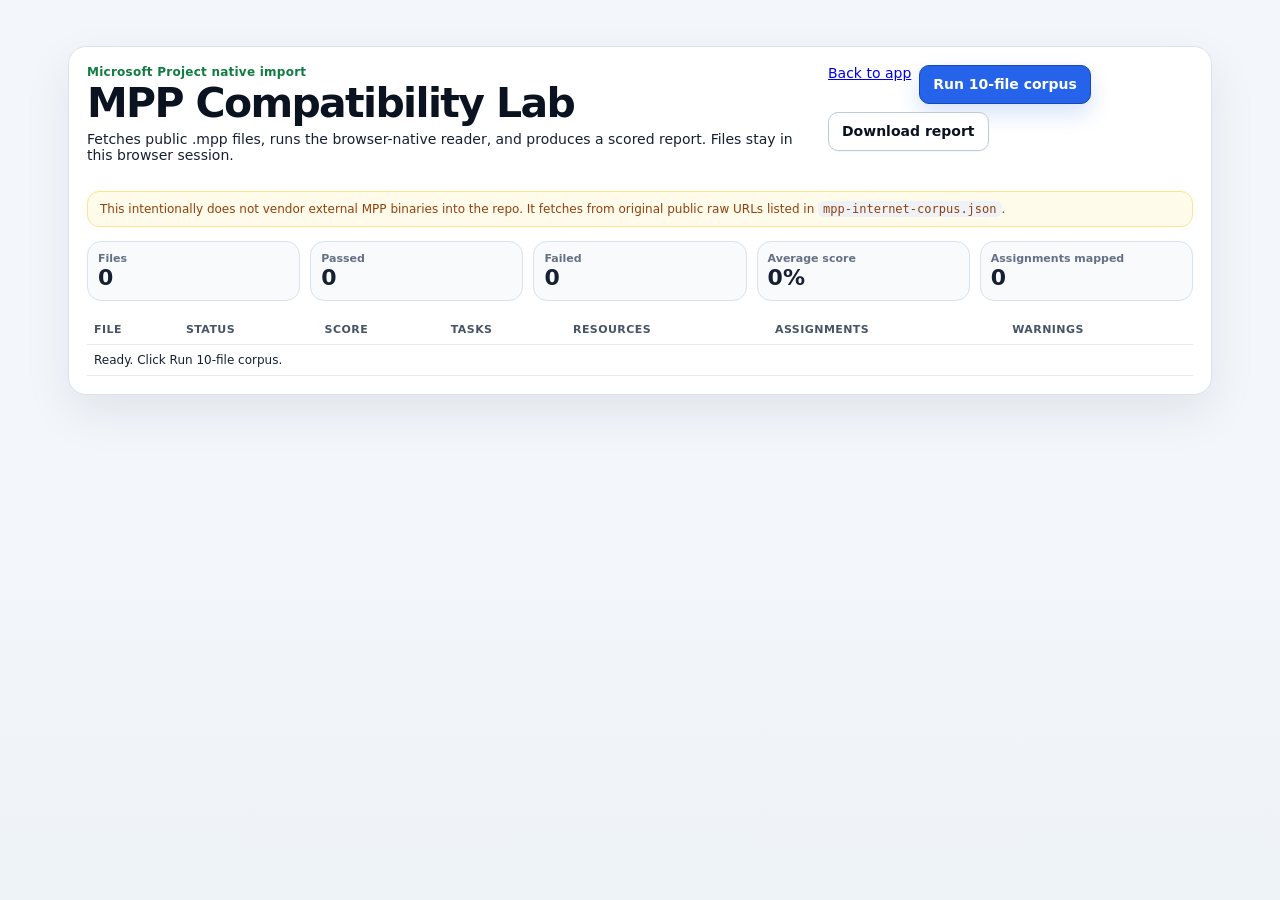
==== mpp-compatibility-lab.html @ 2b2b5f4d "Add MPP compatibility lab page" ====
<!DOCTYPE html>
<html lang="en">
<head>
  <meta charset="utf-8" />
  <meta name="viewport" content="width=device-width, initial-scale=1" />
  <title>MPP Compatibility Lab</title>
  <link rel="stylesheet" href="styles.css" />
  <style>
    body { background: #f3f6fb; }
    .lab-shell { max-width: 1180px; margin: 28px auto; padding: 0 18px 40px; }
    .lab-card { background: #fff; border: 1px solid #d9e2ee; border-radius: 18px; box-shadow: 0 18px 48px rgba(16, 24, 40, .08); padding: 18px; }
    .lab-head { display: flex; justify-content: space-between; gap: 16px; align-items: flex-start; margin-bottom: 14px; }
    .lab-head h1 { margin: 0 0 6px; }
    .lab-actions { display: flex; flex-wrap: wrap; gap: 8px; }
    .lab-summary { display: grid; grid-template-columns: repeat(5, minmax(110px,1fr)); gap: 10px; margin: 14px 0; }
    .lab-stat { border: 1px solid #d9e2ee; border-radius: 14px; padding: 10px; background: #f8fafc; }
    .lab-stat span { display: block; font-size: 11px; color: #667085; font-weight: 800; }
    .lab-stat strong { font-size: 22px; }
    .lab-table { width: 100%; border-collapse: collapse; font-size: 12px; }
    .lab-table th, .lab-table td { border-bottom: 1px solid #e5eaf1; padding: 8px 7px; text-align: left; vertical-align: top; }
    .lab-table th { color: #475467; font-size: 11px; text-transform: uppercase; letter-spacing: .04em; }
    .lab-status-pass { color: #047857; font-weight: 900; }
    .lab-status-fail { color: #b42318; font-weight: 900; }
    .lab-status-run { color: #175cd3; font-weight: 900; }
    .lab-warnings { color: #92400e; max-width: 360px; }
    .lab-note { padding: 10px 12px; border-radius: 12px; border: 1px solid #fde68a; background: #fffbeb; color: #92400e; font-size: 12px; }
    code { background: #eef2f7; border-radius: 6px; padding: 1px 5px; }
  </style>
</head>
<body>
  <main class="lab-shell">
    <section class="lab-card">
      <div class="lab-head">
        <div>
          <p class="eyebrow">Microsoft Project native import</p>
          <h1>MPP Compatibility Lab</h1>
          <p>Fetches public .mpp files, runs the browser-native reader, and produces a scored report. Files stay in this browser session.</p>
        </div>
        <div class="lab-actions">
          <a href="index.html">Back to app</a>
          <button id="runCorpusBtn" class="primary" type="button">Run 10-file corpus</button>
          <button id="downloadReportBtn" type="button" disabled>Download report</button>
        </div>
      </div>
      <p class="lab-note">This intentionally does not vendor external MPP binaries into the repo. It fetches from original public raw URLs listed in <code>mpp-internet-corpus.json</code>.</p>
      <section class="lab-summary" aria-label="Compatibility test summary">
        <article class="lab-stat"><span>Files</span><strong id="labFiles">0</strong></article>
        <article class="lab-stat"><span>Passed</span><strong id="labPassed">0</strong></article>
        <article class="lab-stat"><span>Failed</span><strong id="labFailed">0</strong></article>
        <article class="lab-stat"><span>Average score</span><strong id="labScore">0%</strong></article>
        <article class="lab-stat"><span>Assignments mapped</span><strong id="labAssignments">0</strong></article>
      </section>
      <table class="lab-table">
        <thead><tr><th>File</th><th>Status</th><th>Score</th><th>Tasks</th><th>Resources</th><th>Assignments</th><th>Warnings</th></tr></thead>
        <tbody id="labResults"><tr><td colspan="7">Ready. Click Run 10-file corpus.</td></tr></tbody>
      </table>
    </section>
  </main>
  <script src="mpp-native-reader.js"></script>
  <script src="mpp-native-reader-import-polish.js"></script>
  <script src="mpp-native-reader-resource-names-polish.js"></script>
  <script src="mpp-compatibility-lab.js"></script>
</body>
</html>
---- styles.css ----
:root {
  color-scheme: light;
  --bg: #f5f7fb;
  --bg-soft: #eef3f8;
  --surface: #ffffff;
  --surface-alt: #f8fafc;
  --surface-tint: #f0f6ff;
  --text: #172033;
  --text-strong: #0b1220;
  --muted: #5b6677;
  --muted-2: #748094;
  --line: #d9e2ee;
  --line-strong: #bdcbe0;
  --brand: #2563eb;
  --brand-dark: #1649b7;
  --brand-soft: #e7f0ff;
  --project: #107c41;
  --project-soft: #e8f5ee;
  --cyan: #0ea5e9;
  --good: #12805c;
  --warn: #b45309;
  --bad: #c2410c;
  --bar: #2563eb;
  --bar-2: #0ea5e9;
  --bar-done: #107c41;
  --shadow-sm: 0 1px 2px rgba(15, 23, 42, 0.06), 0 1px 4px rgba(15, 23, 42, 0.05);
  --shadow-md: 0 14px 34px rgba(15, 23, 42, 0.08);
  --radius-lg: 20px;
  --radius-md: 14px;
  --radius-sm: 10px;
}

* { box-sizing: border-box; }

html, body {
  min-height: 100%;
  margin: 0;
  background:
    radial-gradient(circle at top left, rgba(37, 99, 235, 0.12), transparent 34rem),
    radial-gradient(circle at top right, rgba(16, 124, 65, 0.10), transparent 30rem),
    linear-gradient(180deg, #f7faff 0%, var(--bg) 44%, #eef3f8 100%);
  color: var(--text);
  font-family: "Segoe UI", Inter, ui-sans-serif, system-ui, -apple-system, BlinkMacSystemFont, sans-serif;
  font-size: 14px;
}

body { padding: 18px; }

button, input, select { font: inherit; }
button, input, select, .file-button { -webkit-tap-highlight-color: transparent; }

.app-shell {
  max-width: 1680px;
  margin: 0 auto;
}

.topbar {
  display: grid;
  grid-template-columns: minmax(320px, 1fr) minmax(360px, 520px);
  align-items: center;
  gap: 18px;
  margin-bottom: 14px;
}

.brand-lockup {
  display: flex;
  align-items: center;
  gap: 14px;
  min-width: 0;
}

.brand-mark {
  display: grid;
  place-items: center;
  width: 46px;
  height: 46px;
  border-radius: 12px;
  color: #fff;
  background: linear-gradient(135deg, var(--project), #19a463);
  box-shadow: 0 12px 24px rgba(16, 124, 65, 0.20);
  font-size: 24px;
  font-weight: 800;
}

.eyebrow,
h1,
h2,
p { margin-top: 0; }

.eyebrow {
  margin: 0 0 3px;
  color: var(--project);
  font-size: 12px;
  font-weight: 700;
  letter-spacing: 0.02em;
}

h1 {
  margin: 0;
  color: var(--text-strong);
  font-size: clamp(28px, 3.2vw, 42px);
  line-height: 1.05;
  letter-spacing: -0.04em;
}

.project-fields {
  display: grid;
  grid-template-columns: 1.2fr 0.8fr;
  gap: 10px;
  align-items: end;
}

label {
  display: grid;
  gap: 6px;
  color: var(--muted);
  font-size: 12px;
  font-weight: 650;
}

input, select {
  width: 100%;
  min-height: 42px;
  color: var(--text-strong);
  background: var(--surface);
  border: 1px solid var(--line-strong);
  border-radius: var(--radius-sm);
  padding: 9px 11px;
  box-shadow: inset 0 1px 0 rgba(255,255,255,0.70);
  transition: border-color 0.16s ease, box-shadow 0.16s ease, background 0.16s ease;
}

input:hover, select:hover {
  border-color: #93b4ea;
}

input:focus, select:focus, button:focus-visible, .file-button:focus-within {
  outline: 3px solid rgba(37, 99, 235, 0.18);
  border-color: var(--brand);
  box-shadow: 0 0 0 1px rgba(37, 99, 235, 0.18);
}

.hero-board {
  display: grid;
  grid-template-columns: minmax(0, 1fr) minmax(280px, 360px);
  gap: 16px;
  align-items: stretch;
  margin-bottom: 14px;
}

.hero-copy,
.readiness-card,
.summary-card,
.command-bar,
.work-card,
.validation-card {
  background: rgba(255, 255, 255, 0.86);
  border: 1px solid rgba(189, 203, 224, 0.78);
  box-shadow: var(--shadow-sm);
  backdrop-filter: blur(16px);
}

.hero-copy {
  border-radius: var(--radius-lg);
  padding: 22px;
}

.hero-copy h2 {
  margin: 12px 0 8px;
  max-width: 920px;
  color: var(--text-strong);
  font-size: clamp(24px, 2.8vw, 40px);
  line-height: 1.06;
  letter-spacing: -0.045em;
}

.hero-copy p {
  max-width: 820px;
  margin: 0;
  color: var(--muted);
  font-size: 15px;
  line-height: 1.55;
}

.compat-chip,
.card-badge {
  display: inline-flex;
  align-items: center;
  gap: 7px;
  color: var(--good);
  background: var(--project-soft);
  border: 1px solid rgba(16, 124, 65, 0.18);
  border-radius: 999px;
  padding: 6px 9px;
  font-size: 12px;
  font-weight: 700;
}

.compat-chip span {
  width: 8px;
  height: 8px;
  border-radius: 999px;
  background: var(--good);
  box-shadow: 0 0 0 4px rgba(16, 124, 65, 0.13);
}

.readiness-card {
  display: grid;
  align-content: center;
  border-radius: var(--radius-lg);
  padding: 22px;
}

.readiness-label,
.summary-label,
.group-label {
  color: var(--muted);
  font-size: 12px;
  font-weight: 700;
}

.readiness-card strong {
  display: block;
  margin: 6px 0 8px;
  color: var(--project);
  font-size: 38px;
  line-height: 1;
  letter-spacing: -0.04em;
}

.readiness-card p {
  margin: 0;
  color: var(--muted);
  line-height: 1.45;
}

.summary-grid {
  display: grid;
  grid-template-columns: repeat(4, minmax(0, 1fr));
  gap: 12px;
  margin-bottom: 14px;
}

.summary-card {
  position: relative;
  overflow: hidden;
  display: block;
  min-height: 108px;
  padding: 16px;
  border-radius: var(--radius-md);
}

.summary-card::after {
  content: "";
  position: absolute;
  right: -34px;
  bottom: -46px;
  width: 120px;
  height: 120px;
  border-radius: 999px;
  background: rgba(37, 99, 235, 0.08);
}

.summary-card strong {
  position: relative;
  z-index: 1;
  display: block;
  margin: 8px 0 4px;
  color: var(--text-strong);
  font-size: clamp(28px, 3vw, 38px);
  line-height: 1;
  letter-spacing: -0.04em;
}

.summary-card small {
  position: relative;
  z-index: 1;
  display: block;
  color: var(--muted);
  font-size: 12px;
  line-height: 1.35;
}

.status-summary {
  background: linear-gradient(135deg, #ffffff, var(--project-soft));
  border-color: rgba(16, 124, 65, 0.22);
}

.status-summary strong { color: var(--project); }

.command-bar {
  display: flex;
  align-items: center;
  gap: 14px;
  flex-wrap: wrap;
  padding: 12px;
  border-radius: var(--radius-lg);
  margin-bottom: 12px;
}

.command-group {
  display: flex;
  align-items: center;
  gap: 8px;
  flex-wrap: wrap;
}

.command-group.push-right { margin-left: auto; }

.group-label {
  padding: 0 4px;
  color: #4e5c70;
}

button, .file-button {
  border: 1px solid var(--line-strong);
  background: var(--surface);
  color: var(--text-strong);
  border-radius: var(--radius-sm);
  padding: 9px 13px;
  cursor: pointer;
  font-weight: 700;
  line-height: 1.35;
  box-shadow: 0 1px 1px rgba(15, 23, 42, 0.04);
  transition: transform 0.12s ease, border-color 0.12s ease, background 0.12s ease, box-shadow 0.12s ease;
}

button:hover, .file-button:hover {
  transform: translateY(-1px);
  border-color: #8db2ec;
  background: #f8fbff;
  box-shadow: 0 8px 18px rgba(15, 23, 42, 0.08);
}

button:active, .file-button:active { transform: translateY(0); }

button.primary {
  background: var(--brand);
  color: #ffffff;
  border-color: var(--brand-dark);
  box-shadow: 0 10px 22px rgba(37, 99, 235, 0.18);
}

button.primary:hover { background: var(--brand-dark); }

button.success {
  background: var(--project);
  color: #ffffff;
  border-color: #0d6334;
  box-shadow: 0 10px 22px rgba(16, 124, 65, 0.16);
}

button.success:hover { background: #0d6334; }

.file-button {
  position: relative;
  overflow: hidden;
  display: inline-flex;
  align-items: center;
  color: var(--text-strong);
  font-size: 14px;
}

.file-button input {
  position: absolute;
  inset: 0;
  opacity: 0;
  cursor: pointer;
}

.validation-panel {
  min-height: 50px;
  margin-bottom: 14px;
}

.validation-card {
  display: flex;
  align-items: flex-start;
  gap: 12px;
  border-radius: var(--radius-md);
  padding: 12px 14px;
}

.validation-card::before {
  content: "✓";
  display: grid;
  place-items: center;
  flex: 0 0 26px;
  width: 26px;
  height: 26px;
  border-radius: 999px;
  color: #ffffff;
  background: var(--project);
  font-weight: 800;
}

.validation-card.warn {
  border-color: rgba(180, 83, 9, 0.28);
  background: #fffaf0;
}

.validation-card.warn::before {
  content: "!";
  background: var(--warn);
}

.validation-card.bad::before {
  content: "×";
  background: var(--bad);
}

.validation-card p { margin: 0; color: var(--muted); line-height: 1.45; }
.validation-card strong { color: var(--text-strong); }
.validation-card ul { margin: 7px 0 0 18px; padding: 0; color: var(--muted); }
.validation-card li + li { margin-top: 4px; }

.workspace {
  display: grid;
  grid-template-columns: minmax(760px, 1.08fr) minmax(500px, 0.92fr);
  gap: 16px;
  align-items: start;
}

.work-card {
  min-width: 0;
  border-radius: var(--radius-lg);
  overflow: hidden;
  box-shadow: var(--shadow-md);
}

.card-header {
  display: flex;
  align-items: center;
  justify-content: space-between;
  gap: 12px;
  padding: 16px 18px;
  background: linear-gradient(180deg, #ffffff, #fbfdff);
  border-bottom: 1px solid var(--line);
}

.card-header h2 {
  margin: 0 0 4px;
  color: var(--text-strong);
  font-size: 20px;
  line-height: 1.2;
  letter-spacing: -0.02em;
}

.card-header p {
  margin: 0;
  color: var(--muted);
  font-size: 13px;
}

.card-badge {
  color: var(--brand-dark);
  background: var(--brand-soft);
  border-color: rgba(37, 99, 235, 0.17);
  white-space: nowrap;
}

.table-wrap,
.gantt-wrap {
  overflow: auto;
  scrollbar-color: rgba(105, 124, 150, 0.52) transparent;
  scrollbar-width: thin;
  background: var(--surface);
}

.table-wrap::-webkit-scrollbar,
.gantt-wrap::-webkit-scrollbar { height: 11px; width: 11px; }
.table-wrap::-webkit-scrollbar-track,
.gantt-wrap::-webkit-scrollbar-track { background: #eef3f8; }
.table-wrap::-webkit-scrollbar-thumb,
.gantt-wrap::-webkit-scrollbar-thumb {
  background: #9aacc4;
  border-radius: 999px;
  border: 3px solid #eef3f8;
}

.task-table {
  border-collapse: separate;
  border-spacing: 0;
  width: 100%;
  min-width: 1040px;
}

.task-table th,
.task-table td {
  border-bottom: 1px solid var(--line);
  padding: 9px 9px;
  text-align: left;
  vertical-align: middle;
}

.task-table th {
  position: sticky;
  top: 0;
  z-index: 5;
  background: #f7f9fc;
  color: #58677a;
  font-size: 12px;
  font-weight: 700;
  white-space: nowrap;
}

.task-table tbody tr { background: #ffffff; }
.task-table tbody tr:nth-child(even) { background: #fbfdff; }
.task-table tbody tr:hover { background: #f0f6ff; }
.task-table tbody tr.is-complete { background: #f3fbf7; }

.task-table td:first-child,
.task-table td:nth-child(2),
.task-table td:nth-child(6),
.task-table td:nth-child(9) {
  color: var(--muted);
  white-space: nowrap;
}

.id-pill,
.duration-pill {
  display: inline-flex;
  align-items: center;
  justify-content: center;
  min-width: 30px;
  height: 28px;
  border-radius: 999px;
  background: #eef4ff;
  color: var(--brand-dark);
  font-weight: 750;
  font-size: 12px;
}

.duration-pill {
  min-width: 44px;
  color: #44546a;
  background: #eef2f7;
}

.task-name-cell { padding-left: var(--indent, 0px); }

.task-table input,
.task-table select {
  width: 100%;
  min-height: 38px;
  padding: 8px 9px;
  border-radius: 9px;
  background: #ffffff;
}

.task-table input[type="number"] { width: 80px; }
.task-table input.name-input { min-width: 260px; font-weight: 650; }

.percent-cell {
  display: grid;
  gap: 6px;
  width: 86px;
}

.percent-cell input { width: 86px; }

.percent-track {
  position: relative;
  overflow: hidden;
  height: 5px;
  width: 86px;
  border-radius: 999px;
  background: #d9e2ee;
}

.percent-track span {
  position: absolute;
  inset: 0 auto 0 0;
  width: var(--pct, 0%);
  border-radius: inherit;
  background: linear-gradient(90deg, var(--project), #22c55e);
}

.task-table .delete-btn {
  width: 34px;
  height: 34px;
  padding: 0;
  border-radius: 999px;
  color: var(--bad);
  background: #fff7ed;
  border-color: #fed7aa;
  font-size: 18px;
  line-height: 1;
}

.task-table .delete-btn:hover {
  background: #ffedd5;
  border-color: #fdba74;
}

.gantt-wrap { min-height: 520px; }

.timeline {
  position: sticky;
  top: 0;
  z-index: 7;
  display: grid;
  min-width: 780px;
  border-bottom: 1px solid var(--line);
  background: #f7f9fc;
}

.timeline-cell {
  display: grid;
  place-items: center;
  gap: 2px;
  min-height: 48px;
  padding: 8px 6px;
  border-right: 1px solid var(--line);
  color: var(--muted);
  font-size: 11px;
  text-align: center;
  white-space: nowrap;
}

.timeline-cell strong {
  color: #344054;
  font-size: 12px;
}

.timeline-cell span {
  color: #697789;
  font-size: 10px;
  font-weight: 700;
}

.timeline-cell.is-weekend { background: #f1f5f9; }
.timeline-cell.is-today {
  background: #e0f2fe;
  box-shadow: inset 0 -2px 0 var(--cyan);
}

.timeline-cell.is-task-heading {
  position: sticky;
  left: 0;
  z-index: 9;
  align-content: center;
  justify-items: start;
  padding-left: 14px;
  background: #f7f9fc;
  border-right: 1px solid var(--line-strong);
  font-weight: 750;
}

.gantt {
  position: relative;
  min-width: 780px;
  background: #ffffff;
}

.gantt-row {
  position: relative;
  display: grid;
  align-items: center;
  min-height: 56px;
  border-bottom: 1px solid var(--line);
  background-image: linear-gradient(to right, rgba(148, 163, 184, 0.22) 1px, transparent 1px);
}

.gantt-row:hover { background-color: #f7fbff; }

.gantt-label {
  position: sticky;
  left: 0;
  z-index: 4;
  width: 190px;
  height: 100%;
  display: grid;
  align-content: center;
  gap: 2px;
  padding: 0 13px;
  background: #ffffff;
  color: var(--text);
  border-right: 1px solid var(--line-strong);
  overflow: hidden;
}

.gantt-label strong {
  overflow: hidden;
  text-overflow: ellipsis;
  white-space: nowrap;
  font-size: 12px;
}

.gantt-label span {
  color: #697789;
  font-size: 10px;
  font-weight: 700;
  letter-spacing: 0.01em;
}

.gantt-bar {
  position: absolute;
  height: 28px;
  top: 14px;
  border-radius: 999px;
  background: linear-gradient(90deg, var(--bar), var(--bar-2));
  box-shadow: 0 10px 20px rgba(37, 99, 235, 0.16), 0 0 0 1px rgba(255,255,255,0.40) inset;
  overflow: hidden;
}

.gantt-bar::before {
  content: "";
  position: absolute;
  inset: 0 auto 0 0;
  width: var(--done, 0%);
  background: linear-gradient(90deg, rgba(16, 124, 65, 0.94), rgba(34, 197, 94, 0.92));
}

.gantt-bar.is-complete { background: linear-gradient(90deg, #107c41, #22c55e); }

.gantt-bar span {
  position: relative;
  display: block;
  padding: 5px 11px;
  color: #ffffff;
  font-size: 12px;
  font-weight: 800;
  text-shadow: 0 1px 2px rgba(0, 0, 0, 0.36);
  white-space: nowrap;
  overflow: hidden;
  text-overflow: ellipsis;
}

.empty-state {
  display: grid;
  place-items: center;
  min-height: 260px;
  color: var(--muted);
  text-align: center;
  padding: 40px;
}

.empty-state strong {
  display: block;
  color: var(--text-strong);
  font-size: 18px;
  margin-bottom: 6px;
}

.app-footer {
  display: flex;
  justify-content: space-between;
  gap: 12px;
  color: var(--muted);
  font-size: 12px;
  padding: 16px 2px 0;
}

@media (max-width: 1280px) {
  .workspace { grid-template-columns: 1fr; }
  .gantt-wrap { min-height: 420px; }
}

@media (max-width: 980px) {
  body { padding: 14px; }
  .topbar, .hero-board { grid-template-columns: 1fr; }
  .summary-grid { grid-template-columns: repeat(2, minmax(0, 1fr)); }
  .command-group.push-right { margin-left: 0; }
}

@media (max-width: 640px) {
  body { padding: 10px; }
  .brand-lockup { align-items: flex-start; }
  .brand-mark { width: 40px; height: 40px; font-size: 21px; }
  .project-fields { grid-template-columns: 1fr; }
  .summary-grid { grid-template-columns: 1fr; }
  .command-bar { align-items: stretch; }
  .command-group { width: 100%; }
  .group-label { width: 100%; }
  button, .file-button { flex: 1 1 auto; justify-content: center; }
  .card-header { align-items: flex-start; flex-direction: column; }
  .app-footer { flex-direction: column; }
}

.compat-chip.has-issues {
  color: var(--warn);
  background: #fff7ed;
  border-color: rgba(180, 83, 9, 0.24);
}

.compat-chip.has-issues span {
  background: var(--warn);
  box-shadow: 0 0 0 4px rgba(180, 83, 9, 0.14);
}

.readiness-card.has-issues {
  border-color: rgba(180, 83, 9, 0.28);
  background: #fffbeb;
}

.readiness-card.has-issues strong {
  color: var(--warn);
}

/* Chris edition and interactive planning controls */
.brand-photo {
  position: relative;
  flex: 0 0 auto;
  width: 68px;
  height: 68px;
  border-radius: 20px;
  padding: 3px;
  background: linear-gradient(135deg, #107c41, #2563eb 52%, #f59e0b);
  box-shadow: 0 18px 34px rgba(15, 23, 42, 0.18);
}

.brand-photo::after {
  content: "$";
  position: absolute;
  right: -6px;
  bottom: -6px;
  display: grid;
  place-items: center;
  width: 27px;
  height: 27px;
  border-radius: 999px;
  color: #ffffff;
  background: #107c41;
  border: 3px solid #ffffff;
  font-weight: 900;
  box-shadow: 0 6px 14px rgba(16, 124, 65, 0.28);
}

.brand-photo img {
  display: block;
  width: 100%;
  height: 100%;
  object-fit: cover;
  border-radius: 17px;
  background: #e5eef8;
}

.hero-copy {
  background:
    radial-gradient(circle at 94% 18%, rgba(245, 158, 11, 0.14), transparent 13rem),
    linear-gradient(135deg, rgba(255, 255, 255, 0.96), rgba(239, 246, 255, 0.90));
}

.hero-copy h2 {
  max-width: 980px;
}

.layout-tools {
  flex: 1 1 520px;
  padding: 5px 8px;
  border: 1px solid rgba(189, 203, 224, 0.68);
  border-radius: 14px;
  background: rgba(248, 250, 252, 0.78);
}

.range-control {
  display: grid;
  grid-template-columns: auto auto;
  align-items: center;
  column-gap: 8px;
  row-gap: 3px;
  min-width: 132px;
  color: var(--muted);
  font-size: 11px;
  font-weight: 750;
}

.range-control strong {
  color: var(--text-strong);
  font-size: 11px;
  font-variant-numeric: tabular-nums;
  justify-self: end;
}

.range-control input[type="range"] {
  grid-column: 1 / -1;
  min-height: 22px;
  height: 22px;
  padding: 0;
  border: 0;
  box-shadow: none;
  background: transparent;
  accent-color: var(--brand);
}

.gantt-card .card-badge {
  color: #0d6334;
  background: #e8f5ee;
  border-color: rgba(16, 124, 65, 0.18);
}

.gantt-row {
  min-height: var(--row-height, 56px);
  transition: background-color 0.12s ease;
}

.gantt-label {
  width: 210px;
}

.timeline-cell.is-task-heading {
  min-width: 210px;
}

.gantt-bar {
  height: var(--bar-height, 28px);
  top: var(--bar-top, 14px);
  cursor: grab;
  user-select: none;
  touch-action: none;
  border: 1px solid rgba(255, 255, 255, 0.46);
}

.gantt-bar:hover {
  box-shadow: 0 13px 24px rgba(37, 99, 235, 0.22), 0 0 0 1px rgba(255,255,255,0.58) inset;
}

.gantt-bar.is-dragging,
.is-gantt-dragging .gantt-bar:hover {
  cursor: grabbing;
}

.gantt-bar span {
  padding-left: 18px;
  padding-right: 18px;
  pointer-events: none;
}

.resize-handle {
  position: absolute;
  top: 4px;
  bottom: 4px;
  width: 12px;
  z-index: 3;
  border-radius: 999px;
  background: rgba(255, 255, 255, 0.26);
  opacity: 0;
  transition: opacity 0.12s ease, background 0.12s ease;
}

.gantt-bar:hover .resize-handle,
.gantt-bar.is-dragging .resize-handle {
  opacity: 1;
}

.resize-handle::before {
  content: "";
  position: absolute;
  top: 50%;
  left: 50%;
  width: 2px;
  height: 13px;
  border-radius: 999px;
  background: rgba(255, 255, 255, 0.85);
  transform: translate(-50%, -50%);
}

.resize-left {
  left: 4px;
  cursor: ew-resize;
}

.resize-right {
  right: 4px;
  cursor: ew-resize;
}

.resize-handle:hover {
  background: rgba(255, 255, 255, 0.42);
}

.is-gantt-dragging {
  cursor: grabbing;
}

@media (max-width: 1280px) {
  .layout-tools { flex-basis: 100%; }
}

@media (max-width: 760px) {
  .brand-photo { width: 58px; height: 58px; border-radius: 18px; }
  .brand-photo img { border-radius: 15px; }
  .range-control { min-width: 100%; }
}

.gantt-bar .link-hint {
  position: absolute;
  right: 8px;
  top: 50%;
  z-index: 4;
  transform: translateY(-50%);
  display: none;
  padding: 3px 7px;
  border-radius: 999px;
  background: rgba(11, 18, 32, 0.72);
  color: #fff;
  font-size: 10px;
  font-style: normal;
  font-weight: 800;
  letter-spacing: 0.01em;
  pointer-events: none;
  white-space: nowrap;
}

.gantt-bar.is-link-target {
  outline: 3px solid rgba(16, 124, 65, 0.36);
  outline-offset: 4px;
  box-shadow: 0 16px 34px rgba(16, 124, 65, 0.22), 0 0 0 1px rgba(255,255,255,0.70) inset;
}

.gantt-bar.is-link-target .link-hint {
  display: inline-flex;
}

.is-link-hovering .gantt-wrap {
  cursor: copy;
}

/* Dependency picker modal */
body.is-modal-open {
  overflow: hidden;
}

.dependency-modal[hidden] {
  display: none;
}

.dependency-modal {
  position: fixed;
  inset: 0;
  z-index: 1000;
  display: grid;
  place-items: center;
  padding: 24px;
}

.dependency-backdrop {
  position: absolute;
  inset: 0;
  background:
    radial-gradient(circle at 50% 30%, rgba(37, 99, 235, 0.20), transparent 34%),
    rgba(2, 6, 23, 0.72);
  backdrop-filter: blur(10px);
}

.dependency-dialog {
  position: relative;
  z-index: 1;
  width: min(760px, 100%);
  border: 1px solid rgba(148, 163, 184, 0.26);
  border-radius: 26px;
  padding: 28px;
  background:
    linear-gradient(180deg, rgba(30, 41, 59, 0.98), rgba(15, 23, 42, 0.98)),
    var(--surface, #0f172a);
  box-shadow: 0 32px 96px rgba(0, 0, 0, 0.46), 0 0 0 1px rgba(255, 255, 255, 0.04) inset;
  animation: dependencyPop 0.16s ease-out;
}

@keyframes dependencyPop {
  from {
    opacity: 0;
    transform: translateY(10px) scale(0.98);
  }
  to {
    opacity: 1;
    transform: translateY(0) scale(1);
  }
}

.dependency-close {
  position: absolute;
  top: 16px;
  right: 16px;
  width: 38px;
  height: 38px;
  display: inline-grid;
  place-items: center;
  border-radius: 999px;
  padding: 0;
  font-size: 24px;
  line-height: 1;
  color: var(--muted, #94a3b8);
  background: rgba(15, 23, 42, 0.72);
}

.dependency-dialog .eyebrow {
  margin-bottom: 8px;
}

.dependency-dialog h2 {
  margin: 0;
  font-size: clamp(26px, 4vw, 36px);
  line-height: 1.05;
}

.dependency-copy {
  margin: 12px 48px 22px 0;
  color: var(--muted, #94a3b8);
  font-size: 15px;
  line-height: 1.6;
}

.dependency-options {
  display: grid;
  grid-template-columns: repeat(2, minmax(0, 1fr));
  gap: 12px;
}

.dependency-options button {
  min-height: 126px;
  display: grid;
  align-content: start;
  gap: 6px;
  padding: 18px;
  text-align: left;
  border-radius: 18px;
  border: 1px solid rgba(148, 163, 184, 0.24);
  background:
    linear-gradient(180deg, rgba(15, 23, 42, 0.66), rgba(15, 23, 42, 0.36)),
    rgba(30, 41, 59, 0.78);
}

.dependency-options button:hover,
.dependency-options button:focus-visible {
  transform: translateY(-2px);
  border-color: rgba(74, 222, 128, 0.72);
  box-shadow: 0 18px 42px rgba(0, 0, 0, 0.28), 0 0 0 4px rgba(74, 222, 128, 0.10);
}

.dependency-options strong {
  width: fit-content;
  padding: 4px 9px;
  border-radius: 999px;
  color: #052e16;
  background: linear-gradient(135deg, #86efac, #22c55e);
  font-size: 13px;
  letter-spacing: 0.08em;
}

.dependency-options span {
  color: var(--text, #e5e7eb);
  font-size: 18px;
  font-weight: 800;
}

.dependency-options small {
  color: var(--muted, #94a3b8);
  line-height: 1.45;
}

.dependency-tip {
  margin: 18px 0 0;
  padding: 12px 14px;
  border-radius: 16px;
  color: var(--muted, #94a3b8);
  background: rgba(15, 23, 42, 0.58);
  border: 1px solid rgba(148, 163, 184, 0.16);
}

@media (max-width: 700px) {
  .dependency-modal {
    align-items: end;
    padding: 12px;
  }

  .dependency-dialog {
    padding: 22px;
    border-radius: 22px;
  }

  .dependency-options {
    grid-template-columns: 1fr;
  }
}

/* Unified MS Project-style task rows -------------------------------------------------- */
.unified-workspace {
  display: block;
}

.unified-card {
  overflow: hidden;
}

.planner-shell {
  border-top: 1px solid var(--line);
  background: linear-gradient(180deg, #ffffff, #f8fafc);
}

.planner-scroll {
  max-height: min(72vh, 860px);
  overflow: auto;
  background: #ffffff;
  scrollbar-color: #a9bdd8 #edf3fa;
  scrollbar-width: thin;
}

.planner-scroll::-webkit-scrollbar {
  width: 12px;
  height: 12px;
}

.planner-scroll::-webkit-scrollbar-track {
  background: #edf3fa;
}

.planner-scroll::-webkit-scrollbar-thumb {
  background: #a9bdd8;
  border: 3px solid #edf3fa;
  border-radius: 999px;
}

.planner-timeline {
  position: sticky;
  top: 0;
  z-index: 20;
  display: flex;
  align-items: stretch;
  min-height: 58px;
  background: #f4f8fd;
  border-bottom: 1px solid var(--line-strong);
  box-shadow: 0 1px 0 rgba(255, 255, 255, 0.9), 0 8px 18px rgba(15, 23, 42, 0.05);
}

.planner-fields-heading,
.planner-fields {
  flex: 0 0 auto;
  display: grid;
  grid-template-columns: 48px 64px minmax(230px, 1fr) 128px 128px 58px 86px 126px 126px 62px 44px;
}

.planner-fields-heading {
  position: sticky;
  left: 0;
  z-index: 25;
  color: var(--muted);
  background: linear-gradient(180deg, #f7fbff, #edf4fb);
  border-right: 1px solid var(--line-strong);
}

.planner-fields-heading span {
  display: flex;
  align-items: center;
  min-width: 0;
  padding: 0 10px;
  border-right: 1px solid rgba(189, 203, 224, 0.78);
  font-size: 11px;
  font-weight: 800;
  letter-spacing: 0.04em;
  text-transform: uppercase;
  white-space: nowrap;
}

.planner-dates-heading {
  flex: 0 0 auto;
  display: grid;
  min-width: 0;
}

.planner-date-cell {
  display: grid;
  place-items: center;
  gap: 2px;
  min-width: 0;
  padding: 8px 4px;
  color: var(--muted);
  border-right: 1px solid rgba(189, 203, 224, 0.64);
  background: #f7fbff;
  text-align: center;
}

.planner-date-cell strong {
  color: var(--text-strong);
  font-size: 12px;
  line-height: 1.1;
  white-space: nowrap;
}

.planner-date-cell span {
  font-size: 11px;
  line-height: 1.1;
}

.planner-date-cell.is-weekend {
  background: #eef5ff;
}

.planner-date-cell.is-today {
  color: var(--brand);
  background: #e8f1ff;
  box-shadow: inset 0 -3px 0 var(--brand);
}

.planner-body,
.planner-rows {
  position: relative;
}

.planner-row {
  display: flex;
  min-height: var(--row-height);
  border-bottom: 1px solid rgba(217, 226, 238, 0.96);
  background: #ffffff;
}

.planner-row:nth-child(even) {
  background: #fbfdff;
}

.planner-row:hover {
  background: #f4f9ff;
}

.planner-row.is-complete .planner-fields {
  background: rgba(232, 245, 238, 0.48);
}

.planner-fields {
  position: sticky;
  left: 0;
  z-index: 7;
  background: inherit;
  border-right: 1px solid var(--line-strong);
  box-shadow: 10px 0 18px rgba(15, 23, 42, 0.035);
}

.planner-cell {
  display: flex;
  align-items: center;
  min-width: 0;
  min-height: var(--row-height);
  padding: 7px 8px;
  border-right: 1px solid rgba(217, 226, 238, 0.94);
}

.planner-cell.muted-cell {
  color: var(--muted);
  font-weight: 700;
}

.planner-cell.name-cell {
  padding-left: 4px;
}

.planner-cell input {
  min-height: 34px;
  padding: 6px 8px;
  border-radius: 8px;
  background: rgba(255, 255, 255, 0.92);
}

.planner-cell input[type="date"] {
  min-width: 116px;
}

.planner-cell .name-input {
  min-width: 100%;
  font-weight: 650;
}

.planner-cell .percent-cell {
  width: 100%;
}

.planner-cell .percent-cell input {
  width: 70px;
}

.planner-cell.action-cell {
  justify-content: center;
}

.unified-card .gantt-row {
  position: relative;
  flex: 0 0 auto;
  min-height: var(--row-height);
  border-bottom: 0;
  background-image: linear-gradient(to right, rgba(148, 163, 184, 0.16) 1px, transparent 1px);
  background-color: transparent;
}

.unified-card .gantt-row::before {
  content: "";
  position: absolute;
  inset: 0;
  pointer-events: none;
  background-image: repeating-linear-gradient(to right, transparent 0, transparent calc((var(--planner-day-width, 58px) * 5) - 1px), rgba(37, 99, 235, 0.055) calc((var(--planner-day-width, 58px) * 5) - 1px), rgba(37, 99, 235, 0.055) calc(var(--planner-day-width, 58px) * 5));
}

.unified-card .gantt-bar {
  top: var(--bar-top);
  height: var(--bar-height);
  cursor: grab;
}

.unified-card .gantt-bar.is-dragging {
  cursor: grabbing;
}

.unified-card .gantt-bar span {
  padding-top: 0;
  padding-bottom: 0;
  line-height: var(--bar-height);
}

.unified-empty {
  min-height: 160px;
}

@media (max-width: 900px) {
  .planner-scroll {
    max-height: 68vh;
  }

  .planner-fields-heading,
  .planner-fields {
    grid-template-columns: 44px 56px minmax(200px, 1fr) 120px 120px 54px 78px 110px 110px 58px 42px;
  }
}


/* Clean unified grid patch: keep all task-entry fields inside the left pane before the timeline starts. */
.planner-fields-heading,
.planner-fields {
  overflow: hidden;
}

.planner-fields-heading {
  box-shadow: 8px 0 18px rgba(15, 23, 42, 0.06);
}

.planner-dates-heading {
  border-left: 2px solid var(--line-strong);
}

.planner-cell {
  overflow: hidden;
}

.planner-cell input {
  min-width: 0;
}

.planner-cell .percent-cell input {
  width: 64px;
}

.planner-cell .percent-track {
  width: 64px;
}

.planner-cell.action-cell .delete-btn {
  flex: 0 0 auto;
}

/* Direct resize controls: no more guessing with a Fields px slider. */
.drag-help {
  display: grid;
  gap: 1px;
  min-width: 220px;
  color: var(--muted);
  line-height: 1.2;
}

.drag-help strong {
  color: var(--text-strong);
  font-size: 13px;
}

.drag-help small {
  color: var(--muted-2);
  font-size: 11px;
}

.compact-range {
  min-width: 136px;
}

.planner-fields-heading,
.planner-fields {
  grid-template-columns: var(--planner-field-template, 48px 64px 240px 128px 128px 58px 86px 126px 126px 62px 60px);
}

.planner-fields-heading {
  overflow: visible;
}

.field-heading-cell {
  position: relative;
  display: flex;
  align-items: center;
  min-width: 0;
  padding: 0 10px;
  border-right: 1px solid rgba(189, 203, 224, 0.78);
  color: var(--muted);
  background: inherit;
  font-size: 11px;
  font-weight: 800;
  letter-spacing: 0.04em;
  text-transform: uppercase;
  white-space: nowrap;
}

.planner-fields-heading .field-heading-cell > span {
  display: block;
  min-width: 0;
  overflow: hidden;
  padding: 0;
  border-right: 0;
  text-overflow: ellipsis;
}

.column-resize-handle,
.date-resize-handle {
  position: absolute;
  top: 0;
  right: -4px;
  z-index: 35;
  width: 9px;
  height: 100%;
  cursor: col-resize;
  touch-action: none;
}

.column-resize-handle::after,
.date-resize-handle::after {
  content: "";
  position: absolute;
  top: 13px;
  bottom: 13px;
  left: 4px;
  width: 1px;
  border-radius: 999px;
  background: transparent;
  transition: background 0.14s ease, box-shadow 0.14s ease;
}

.column-resize-handle:hover::after,
.date-resize-handle:hover::after,
body.is-column-resizing .column-resize-handle::after,
body.is-column-resizing .date-resize-handle::after {
  background: var(--brand);
  box-shadow: 0 0 0 3px rgba(37, 99, 235, 0.16);
}

.pane-splitter {
  position: absolute;
  top: 0;
  right: -7px;
  z-index: 45;
  width: 14px;
  height: 100%;
  padding: 0;
  border: 0;
  border-radius: 0;
  background: transparent;
  box-shadow: none;
  cursor: col-resize;
  touch-action: none;
}

.pane-splitter::before {
  content: "";
  position: absolute;
  top: 8px;
  bottom: 8px;
  left: 6px;
  width: 2px;
  border-radius: 999px;
  background: var(--line-strong);
  box-shadow: 0 0 0 4px rgba(37, 99, 235, 0.04);
  transition: background 0.14s ease, box-shadow 0.14s ease;
}

.pane-splitter:hover::before,
body.is-column-resizing .pane-splitter::before {
  background: var(--brand);
  box-shadow: 0 0 0 5px rgba(37, 99, 235, 0.16);
}

.planner-date-cell {
  position: relative;
}

.date-resize-handle {
  right: -5px;
}

body.is-column-resizing,
body.is-column-resizing * {
  cursor: col-resize !important;
  user-select: none !important;
}

@media (max-width: 900px) {
  .drag-help {
    min-width: 180px;
  }
}

/* Power splitter: drag the task/chart boundary to hide or reveal data columns. */
.planner-fields-heading,
.planner-fields {
  width: var(--planner-fields-width, 1000px);
  overflow: hidden;
  grid-template-columns: var(--planner-field-template, 48px 64px 240px 128px 128px 58px 86px 126px 126px 62px 60px);
}

.planner-fields-heading {
  isolation: isolate;
  border-right: 2px solid #9fb7d7;
  box-shadow: 12px 0 26px rgba(15, 23, 42, 0.08);
}

.planner-fields {
  isolation: isolate;
  border-right: 2px solid #9fb7d7;
  box-shadow: 12px 0 24px rgba(15, 23, 42, 0.07);
}

.planner-fields-heading.is-clipped::after,
.planner-fields.is-clipped::after {
  content: "";
  position: absolute;
  top: 0;
  right: 0;
  bottom: 0;
  z-index: 38;
  width: 42px;
  pointer-events: none;
  background: linear-gradient(90deg, rgba(247, 251, 255, 0), rgba(247, 251, 255, 0.97));
}

.planner-fields.is-clipped::after {
  background: linear-gradient(90deg, rgba(255, 255, 255, 0), rgba(255, 255, 255, 0.94));
}

.planner-row:nth-child(even) .planner-fields.is-clipped::after {
  background: linear-gradient(90deg, rgba(251, 253, 255, 0), rgba(251, 253, 255, 0.94));
}

.pane-splitter {
  right: -1px;
  z-index: 60;
  width: 26px;
  border-left: 1px solid rgba(37, 99, 235, 0.16);
  background: linear-gradient(90deg, rgba(219, 234, 254, 0), rgba(219, 234, 254, 0.65));
}

.pane-splitter::before {
  top: 9px;
  bottom: 9px;
  left: 11px;
  width: 4px;
  background: #7d9cc4;
  box-shadow: 0 0 0 5px rgba(37, 99, 235, 0.08);
}

.pane-splitter::after {
  content: "";
  position: absolute;
  top: 50%;
  left: 7px;
  width: 12px;
  height: 28px;
  border-radius: 999px;
  transform: translateY(-50%);
  background:
    radial-gradient(circle, #ffffff 1.5px, transparent 2px) 2px 4px / 8px 8px,
    rgba(37, 99, 235, 0.34);
  box-shadow: 0 7px 18px rgba(15, 23, 42, 0.18);
  opacity: 0.72;
}

.pane-splitter:hover,
body.is-column-resizing .pane-splitter {
  background: linear-gradient(90deg, rgba(219, 234, 254, 0), rgba(191, 219, 254, 0.95));
}

.pane-splitter:hover::before,
body.is-column-resizing .pane-splitter::before {
  background: var(--brand);
  box-shadow: 0 0 0 7px rgba(37, 99, 235, 0.18);
}

.pane-splitter:hover::after,
body.is-column-resizing .pane-splitter::after {
  opacity: 1;
}

.planner-dates-heading {
  border-left: 0;
}

.drag-help small::after {
  content: " Drag the main splitter left to hide fields or right to reveal them.";
}


/* Smart compact headers: when columns get skinny, rotate labels instead of clipping them. */
.field-heading-cell.is-skinny {
  justify-content: center;
  padding-inline: 4px;
}

.field-heading-cell.is-skinny > span {
  text-align: center;
}

.field-heading-cell.is-vertical {
  justify-content: center;
  padding-inline: 2px;
}

.field-heading-cell.is-vertical > span {
  position: absolute;
  left: 50%;
  top: 50%;
  width: 58px;
  max-width: none;
  transform: translate(-50%, -50%) rotate(-90deg);
  transform-origin: center;
  text-align: center;
  overflow: hidden;
  text-overflow: ellipsis;
  white-space: nowrap;
}

.field-heading-cell.is-vertical .column-resize-handle {
  right: -5px;
}

.planner-date-cell.is-skinny {
  gap: 1px;
  padding: 7px 1px 6px;
}

.planner-date-cell.is-skinny strong {
  font-size: 11px;
  letter-spacing: -0.02em;
}

.planner-date-cell.is-skinny span {
  font-size: 10px;
}

.planner-date-cell.is-vertical {
  position: relative;
  display: block;
  min-height: 58px;
  padding: 0;
}

.planner-date-cell.is-vertical strong {
  position: absolute;
  left: 50%;
  top: 25px;
  width: 56px;
  transform: translate(-50%, -50%) rotate(-90deg);
  transform-origin: center;
  color: var(--text-strong);
  font-size: 11px;
  line-height: 1;
  letter-spacing: -0.02em;
  text-align: center;
}

.planner-date-cell.is-vertical span {
  position: absolute;
  left: 50%;
  bottom: 4px;
  transform: translateX(-50%);
  color: var(--muted);
  font-size: 9px;
  line-height: 1;
}

.planner-date-cell.is-vertical.is-today {
  box-shadow: inset 0 -3px 0 var(--brand);
}

.planner-date-cell.is-vertical .date-resize-handle {
  right: -6px;
}

/* Connector-handle dependency linking: drag S/F dots instead of dropping bars on bars. */
.gantt-bar {
  overflow: visible;
}

.gantt-bar::before {
  border-radius: inherit;
  pointer-events: none;
}

.dependency-port {
  position: absolute;
  top: 50%;
  z-index: 8;
  width: 20px;
  height: 20px;
  min-height: 0;
  padding: 0;
  display: grid;
  place-items: center;
  border: 2px solid #ffffff;
  border-radius: 999px;
  background: linear-gradient(180deg, #ffffff, #eff6ff);
  color: #174ea6;
  box-shadow: 0 7px 16px rgba(15, 23, 42, 0.18), 0 0 0 3px rgba(37, 99, 235, 0.10);
  opacity: 0.78;
  transform: translateY(-50%) scale(0.92);
  transition: opacity 0.14s ease, transform 0.14s ease, box-shadow 0.14s ease, background 0.14s ease;
  cursor: crosshair;
  touch-action: none;
}

.dependency-port::after {
  content: attr(data-link-endpoint);
  font-size: 10px;
  line-height: 1;
  font-weight: 900;
  letter-spacing: -0.03em;
}

.dependency-port::before {
  content: "";
  position: absolute;
  top: 50%;
  width: 14px;
  height: 3px;
  border-radius: 999px;
  background: linear-gradient(90deg, rgba(37, 99, 235, 0.52), rgba(14, 165, 233, 0.22));
  transform: translateY(-50%);
}

.dependency-port-start {
  left: -25px;
}

.dependency-port-start::before {
  left: 17px;
}

.dependency-port-finish {
  right: -25px;
}

.dependency-port-finish::before {
  right: 17px;
  transform: translateY(-50%) rotate(180deg);
}

.gantt-bar:hover .dependency-port,
.gantt-bar:focus-within .dependency-port,
body.is-link-dragging .dependency-port {
  opacity: 1;
  transform: translateY(-50%) scale(1);
}

.dependency-port:hover,
.dependency-port:focus-visible,
.dependency-port.is-link-source,
.dependency-port.is-link-target {
  opacity: 1;
  outline: none;
  background: linear-gradient(180deg, #ecfeff, #dbeafe);
  box-shadow: 0 10px 22px rgba(37, 99, 235, 0.28), 0 0 0 5px rgba(37, 99, 235, 0.16);
  transform: translateY(-50%) scale(1.14);
}

.dependency-port.is-link-source {
  color: #1d4ed8;
  background: linear-gradient(180deg, #dbeafe, #bfdbfe);
}

.dependency-port.is-link-target {
  color: #047857;
  background: linear-gradient(180deg, #dcfce7, #bbf7d0);
  box-shadow: 0 10px 24px rgba(16, 124, 65, 0.32), 0 0 0 6px rgba(16, 124, 65, 0.18);
}

body.is-link-dragging .resize-handle {
  opacity: 0 !important;
  pointer-events: none;
}

body.is-link-dragging .gantt-bar {
  cursor: crosshair;
}

.gantt-bar.is-link-target {
  outline: 3px solid rgba(16, 124, 65, 0.30);
  outline-offset: 9px;
}

.link-drag-layer {
  position: fixed;
  inset: 0;
  width: 100vw;
  height: 100vh;
  z-index: 1400;
  pointer-events: none;
  opacity: 0;
  transition: opacity 0.08s ease;
}

body.is-link-dragging .link-drag-layer {
  opacity: 1;
}

.link-drag-path {
  fill: none;
  stroke: #2563eb;
  stroke-width: 3.5;
  stroke-linecap: round;
  stroke-dasharray: 9 8;
  filter: drop-shadow(0 8px 10px rgba(37, 99, 235, 0.22));
  animation: connectorMarch 0.65s linear infinite;
}

.link-drag-dot {
  fill: #ffffff;
  stroke: #107c41;
  stroke-width: 3;
  filter: drop-shadow(0 5px 10px rgba(16, 124, 65, 0.28));
}

.link-drag-label {
  paint-order: stroke;
  stroke: #ffffff;
  stroke-width: 5px;
  stroke-linejoin: round;
  fill: #0f172a;
  font-size: 12px;
  font-weight: 900;
  letter-spacing: 0.01em;
}

@keyframes connectorMarch {
  from { stroke-dashoffset: 0; }
  to { stroke-dashoffset: -17; }
}

@media (max-width: 760px) {
  .dependency-port {
    width: 24px;
    height: 24px;
  }

  .dependency-port-start { left: -29px; }
  .dependency-port-finish { right: -29px; }
}

/* Pull-string dependency connectors: visible cords from each task edge. */
.gantt-bar {
  overflow: visible;
}

.gantt-bar .dependency-port {
  position: absolute;
  top: 50%;
  z-index: 12;
  width: 56px;
  height: 30px;
  min-height: 0;
  padding: 0;
  border: 0;
  border-radius: 0;
  background: transparent;
  box-shadow: none;
  color: #174ea6;
  opacity: 0.58;
  transform: translateY(-50%);
  cursor: grab;
  touch-action: none;
  transition: opacity 0.14s ease, filter 0.14s ease, transform 0.14s ease;
}

.gantt-bar .dependency-port-start { left: -54px; }
.gantt-bar .dependency-port-finish { right: -54px; }

.gantt-bar .dependency-port::before {
  content: "";
  position: absolute;
  top: 50%;
  width: 39px;
  height: 3px;
  border-radius: 999px;
  background:
    repeating-linear-gradient(90deg, rgba(37, 99, 235, 0.82) 0 5px, rgba(14, 165, 233, 0.36) 5px 10px);
  box-shadow: 0 1px 0 rgba(255, 255, 255, 0.9), 0 4px 10px rgba(37, 99, 235, 0.16);
  transform: translateY(-50%);
}

.gantt-bar .dependency-port-start::before {
  left: 16px;
}

.gantt-bar .dependency-port-finish::before {
  right: 16px;
}

.gantt-bar .dependency-port::after {
  content: attr(data-link-endpoint);
  position: absolute;
  top: 50%;
  width: 22px;
  height: 22px;
  display: grid;
  place-items: center;
  border: 3px solid #ffffff;
  border-radius: 999px;
  background: linear-gradient(180deg, #eff6ff, #ffffff);
  color: #174ea6;
  box-shadow: 0 8px 18px rgba(15, 23, 42, 0.18), 0 0 0 3px rgba(37, 99, 235, 0.12);
  font-size: 10px;
  font-weight: 950;
  line-height: 1;
  transform: translateY(-50%);
}

.gantt-bar .dependency-port-start::after { left: 0; }
.gantt-bar .dependency-port-finish::after { right: 0; }

.gantt-bar:hover .dependency-port,
.gantt-bar:focus-within .dependency-port,
body.is-link-dragging .dependency-port {
  opacity: 0.92;
}

.gantt-bar .dependency-port:hover,
.gantt-bar .dependency-port:focus-visible,
.gantt-bar .dependency-port.is-link-source,
.gantt-bar .dependency-port.is-link-target {
  opacity: 1;
  outline: none;
  filter: drop-shadow(0 10px 14px rgba(37, 99, 235, 0.22));
  transform: translateY(-50%) scale(1.08);
}

.gantt-bar .dependency-port.is-link-source {
  cursor: grabbing;
}

.gantt-bar .dependency-port.is-link-source::before,
.gantt-bar .dependency-port.is-link-source::after {
  background: linear-gradient(180deg, #dbeafe, #bfdbfe);
}

.gantt-bar .dependency-port.is-link-target::before {
  background: repeating-linear-gradient(90deg, rgba(16, 124, 65, 0.90) 0 5px, rgba(34, 197, 94, 0.44) 5px 10px);
}

.gantt-bar .dependency-port.is-link-target::after {
  background: linear-gradient(180deg, #dcfce7, #ffffff);
  color: #047857;
  box-shadow: 0 10px 24px rgba(16, 124, 65, 0.28), 0 0 0 5px rgba(16, 124, 65, 0.16);
}

body.is-link-dragging .gantt-bar {
  cursor: crosshair;
}

body.is-link-dragging .link-drag-path {
  stroke-width: 4.5;
  stroke-dasharray: 7 7;
}

.link-drag-label {
  font-size: 13px;
}

@media (max-width: 760px) {
  .gantt-bar .dependency-port {
    width: 62px;
    height: 34px;
  }

  .gantt-bar .dependency-port-start { left: -60px; }
  .gantt-bar .dependency-port-finish { right: -60px; }

  .gantt-bar .dependency-port::before { width: 44px; }

  .gantt-bar .dependency-port::after {
    width: 25px;
    height: 25px;
  }
}

/* Schedule-confirmation modal for dependency links -------------------------- */
.schedule-dialog {
  width: min(820px, 100%);
}

.schedule-preview {
  display: grid;
  grid-template-columns: repeat(3, minmax(0, 1fr));
  gap: 12px;
  margin: 18px 0 20px;
}

.schedule-preview > div {
  min-height: 104px;
  display: grid;
  align-content: start;
  gap: 8px;
  padding: 16px;
  border-radius: 18px;
  border: 1px solid rgba(148, 163, 184, 0.22);
  background:
    linear-gradient(180deg, rgba(255, 255, 255, 0.08), rgba(255, 255, 255, 0.02)),
    rgba(15, 23, 42, 0.58);
}

.schedule-preview span {
  color: var(--muted, #94a3b8);
  font-size: 12px;
  font-weight: 800;
  letter-spacing: 0.08em;
  text-transform: uppercase;
}

.schedule-preview strong {
  color: var(--text, #e5e7eb);
  font-size: 18px;
  line-height: 1.2;
}

.schedule-preview small {
  color: var(--muted, #94a3b8);
  line-height: 1.35;
}

.schedule-actions {
  display: flex;
  gap: 10px;
  flex-wrap: wrap;
}

.schedule-actions button {
  min-height: 48px;
  padding-inline: 18px;
}

.schedule-actions button.primary {
  border-color: rgba(34, 197, 94, 0.72);
  background: linear-gradient(135deg, #16a34a, #2563eb);
  color: white;
}

@media (max-width: 760px) {
  .schedule-preview {
    grid-template-columns: 1fr;
  }

  .schedule-actions button {
    width: 100%;
  }
}

/* Inline dependency scheduling suggestion ---------------------------------- */
body.has-link-suggestion .link-drag-layer {
  opacity: 1;
}

body.has-link-suggestion .link-drag-path {
  stroke: #0f766e;
  stroke-width: 4.5;
  stroke-dasharray: 8 8;
  animation: connectorMarch 0.65s linear infinite;
  filter: drop-shadow(0 8px 12px rgba(15, 118, 110, 0.24));
}

body.has-link-suggestion .link-drag-dot {
  fill: #ecfdf5;
  stroke: #0f766e;
}

body.has-link-suggestion .link-drag-label {
  fill: #064e3b;
  stroke: #ffffff;
  stroke-width: 6px;
}

.gantt-ghost-bar {
  position: absolute;
  top: calc(var(--bar-top) - 6px);
  height: calc(var(--bar-height) + 12px);
  z-index: 4;
  display: flex;
  align-items: center;
  gap: 8px;
  min-width: 34px;
  padding: 0 12px;
  border: 2px dashed rgba(37, 99, 235, 0.72);
  border-radius: 999px;
  background:
    repeating-linear-gradient(90deg, rgba(37, 99, 235, 0.12) 0 9px, rgba(14, 165, 233, 0.22) 9px 18px),
    rgba(239, 246, 255, 0.84);
  color: #1d4ed8;
  font-size: 12px;
  font-weight: 900;
  letter-spacing: 0.02em;
  pointer-events: none;
  animation: ghostMarch 0.75s linear infinite;
  box-shadow: inset 0 0 0 1px rgba(255, 255, 255, 0.72), 0 8px 18px rgba(37, 99, 235, 0.13);
}

.gantt-ghost-bar span {
  position: relative;
  z-index: 1;
  min-width: 0;
  max-width: 100%;
  overflow: hidden;
  text-overflow: ellipsis;
  white-space: nowrap;
  text-shadow: 0 1px 0 rgba(255, 255, 255, 0.7);
}

.gantt-ghost-bar small {
  position: relative;
  z-index: 1;
  flex: 0 0 auto;
  padding: 2px 7px;
  border-radius: 999px;
  background: rgba(255, 255, 255, 0.74);
  color: inherit;
  font-size: 10px;
  font-weight: 950;
  letter-spacing: 0.05em;
  text-transform: uppercase;
  box-shadow: inset 0 0 0 1px rgba(37, 99, 235, 0.12);
}

@keyframes ghostMarch {
  from { background-position: 0 0, 0 0; }
  to { background-position: 18px 0, 0 0; }
}

.link-suggestion[hidden] {
  display: none !important;
}

.link-suggestion {
  position: fixed;
  z-index: 1500;
  width: min(560px, calc(100vw - 32px));
  padding: 14px;
  border: 1px solid rgba(148, 163, 184, 0.34);
  border-radius: 20px;
  background: rgba(255, 255, 255, 0.96);
  color: var(--text-strong);
  box-shadow: 0 28px 64px rgba(15, 23, 42, 0.20), 0 0 0 1px rgba(255, 255, 255, 0.75) inset;
  backdrop-filter: blur(18px);
}

.link-suggestion::before {
  content: "";
  position: absolute;
  top: -9px;
  left: 50%;
  width: 18px;
  height: 18px;
  transform: translateX(-50%) rotate(45deg);
  border-top: 1px solid rgba(148, 163, 184, 0.34);
  border-left: 1px solid rgba(148, 163, 184, 0.34);
  background: rgba(255, 255, 255, 0.96);
}

.link-suggestion-head {
  position: relative;
  z-index: 1;
  display: grid;
  grid-template-columns: auto 1fr auto;
  gap: 12px;
  align-items: start;
}

.link-type-chip {
  display: inline-grid;
  place-items: center;
  min-width: 48px;
  height: 34px;
  padding: 0 12px;
  border-radius: 999px;
  background: linear-gradient(135deg, #0f766e, #16a34a);
  color: white;
  font-size: 14px;
  font-weight: 950;
  box-shadow: 0 10px 20px rgba(15, 118, 110, 0.22);
}

.link-suggestion-head strong {
  display: block;
  font-size: 16px;
  line-height: 1.25;
}

.link-suggestion-head small {
  display: block;
  margin-top: 4px;
  color: var(--muted);
  line-height: 1.35;
}

.link-suggestion-x {
  width: 34px;
  height: 34px;
  min-height: 0;
  padding: 0;
  border-radius: 999px;
  border: 1px solid var(--line-strong);
  background: #ffffff;
  color: #334155;
  font-size: 20px;
  line-height: 1;
}

.link-suggestion-grid {
  display: grid;
  grid-template-columns: 1fr 1fr;
  gap: 10px;
  margin: 14px 0;
}

.link-suggestion-grid > div {
  padding: 12px;
  border: 1px solid var(--line);
  border-radius: 14px;
  background: var(--surface-alt);
}

.link-suggestion-grid > div:nth-child(2) {
  border-color: rgba(37, 99, 235, 0.34);
  background: var(--brand-soft);
}

.link-suggestion-grid span {
  display: block;
  margin-bottom: 4px;
  color: var(--muted-2);
  font-size: 11px;
  font-weight: 900;
  letter-spacing: 0.08em;
  text-transform: uppercase;
}

.link-suggestion-grid strong {
  font-size: 14px;
  line-height: 1.25;
}

.link-suggestion-actions {
  display: flex;
  gap: 8px;
  flex-wrap: wrap;
}

.link-suggestion-actions button {
  min-height: 40px;
  padding: 9px 13px;
}

.link-suggestion-actions button.primary {
  border-color: #2563eb;
  background: linear-gradient(135deg, #2563eb, #0ea5e9);
  color: white;
  box-shadow: 0 10px 20px rgba(37, 99, 235, 0.20);
}

@media (max-width: 760px) {
  .link-suggestion-grid {
    grid-template-columns: 1fr;
  }

  .link-suggestion-actions button {
    flex: 1 1 100%;
  }
}

/* Hover-reveal dependency strings ------------------------------------------
   Keep the Gantt bars clean until the user is working near a task. The S/F
   pull strings appear on row hover, keyboard focus, active linking, or while
   a suggestion is visible. This preserves the marching-ants connector without
   cluttering the chart all the time. */
.gantt-bar .dependency-port {
  opacity: 0;
  pointer-events: none;
  filter: blur(1px);
  transform: translateY(-50%) scale(0.82);
}

.gantt-bar .dependency-port::before {
  transform: translateY(-50%) scaleX(0.28);
  transform-origin: center;
}

.gantt-bar .dependency-port::after {
  transform: translateY(-50%) scale(0.82);
}

.planner-row:hover .gantt-bar .dependency-port,
.gantt-row:hover .gantt-bar .dependency-port,
.gantt-bar:hover .dependency-port,
.gantt-bar:focus-within .dependency-port,
.gantt-bar.is-connector-hot .dependency-port,
.gantt-bar.is-link-target .dependency-port,
body.is-link-dragging .dependency-port,
body.has-link-suggestion .dependency-port.is-link-source,
body.has-link-suggestion .dependency-port.is-link-target {
  opacity: 0.94;
  pointer-events: auto;
  filter: none;
  transform: translateY(-50%) scale(1);
}

.planner-row:hover .gantt-bar .dependency-port::before,
.gantt-row:hover .gantt-bar .dependency-port::before,
.gantt-bar:hover .dependency-port::before,
.gantt-bar:focus-within .dependency-port::before,
.gantt-bar.is-connector-hot .dependency-port::before,
.gantt-bar.is-link-target .dependency-port::before,
body.is-link-dragging .dependency-port::before,
body.has-link-suggestion .dependency-port.is-link-source::before,
body.has-link-suggestion .dependency-port.is-link-target::before {
  transform: translateY(-50%) scaleX(1);
}

.planner-row:hover .gantt-bar .dependency-port::after,
.gantt-row:hover .gantt-bar .dependency-port::after,
.gantt-bar:hover .dependency-port::after,
.gantt-bar:focus-within .dependency-port::after,
.gantt-bar.is-connector-hot .dependency-port::after,
.gantt-bar.is-link-target .dependency-port::after,
body.is-link-dragging .dependency-port::after,
body.has-link-suggestion .dependency-port.is-link-source::after,
body.has-link-suggestion .dependency-port.is-link-target::after {
  transform: translateY(-50%) scale(1);
}

.gantt-bar::after {
  content: "link";
  position: absolute;
  right: 10px;
  top: 50%;
  z-index: 6;
  padding: 3px 7px;
  border-radius: 999px;
  background: rgba(255, 255, 255, 0.22);
  color: rgba(255, 255, 255, 0.82);
  font-size: 9px;
  font-weight: 900;
  letter-spacing: 0.04em;
  text-transform: uppercase;
  opacity: 0;
  transform: translateY(-50%);
  transition: opacity 0.14s ease;
  pointer-events: none;
}

.planner-row:hover .gantt-bar::after,
.gantt-row:hover .gantt-bar::after,
.gantt-bar:hover::after,
.gantt-bar.is-connector-hot::after {
  opacity: 0.72;
}

body.is-link-dragging .gantt-bar::after,
body.has-link-suggestion .gantt-bar::after {
  opacity: 0;
}

@media (hover: none) {
  .gantt-bar .dependency-port {
    opacity: 0.72;
    pointer-events: auto;
    filter: none;
    transform: translateY(-50%) scale(0.96);
  }

  .gantt-bar .dependency-port::before {
    transform: translateY(-50%) scaleX(0.82);
  }

  .gantt-bar .dependency-port::after {
    transform: translateY(-50%) scale(0.96);
  }
}


/* Linked-task cascade review ----------------------------------------------
   Moving or resizing a predecessor can affect a whole chain. Do not silently
   shove the downstream schedule around; show a compact impact popup with ghost
   bars so the user can decide. */
.cascade-suggestion[hidden] {
  display: none !important;
}

.cascade-suggestion {
  position: fixed;
  left: 50%;
  bottom: 22px;
  z-index: 1600;
  width: min(760px, calc(100vw - 32px));
  max-height: min(70vh, 520px);
  overflow: auto;
  transform: translateX(-50%);
  padding: 16px;
  border: 1px solid rgba(148, 163, 184, 0.38);
  border-radius: 22px;
  background: rgba(255, 255, 255, 0.97);
  color: var(--text-strong);
  box-shadow: 0 30px 90px rgba(15, 23, 42, 0.24), 0 0 0 1px rgba(255, 255, 255, 0.78) inset;
  backdrop-filter: blur(18px);
  animation: cascadeSlideUp 0.16s ease-out;
}

@keyframes cascadeSlideUp {
  from { opacity: 0; transform: translate(-50%, 10px) scale(0.985); }
  to { opacity: 1; transform: translate(-50%, 0) scale(1); }
}

.cascade-suggestion-head {
  display: grid;
  grid-template-columns: auto 1fr auto;
  gap: 12px;
  align-items: start;
}

.cascade-impact-chip {
  display: inline-grid;
  place-items: center;
  width: 42px;
  height: 42px;
  border-radius: 16px;
  background: linear-gradient(135deg, #f59e0b, #2563eb);
  color: #ffffff;
  font-size: 17px;
  font-weight: 950;
  box-shadow: 0 14px 26px rgba(37, 99, 235, 0.18);
}

.cascade-suggestion-head strong {
  display: block;
  font-size: 18px;
  line-height: 1.2;
}

.cascade-suggestion-head small {
  display: block;
  margin-top: 4px;
  color: var(--muted);
  line-height: 1.35;
}

.cascade-primary-impact {
  display: grid;
  grid-template-columns: minmax(160px, 1fr) auto;
  gap: 14px;
  align-items: center;
  margin: 14px 0 8px;
  padding: 12px 14px;
  border: 1px solid rgba(37, 99, 235, 0.22);
  border-radius: 16px;
  background: linear-gradient(180deg, #f8fbff, #eef6ff);
}

.cascade-primary-impact .impact-kicker {
  display: block;
  margin-bottom: 3px;
  color: #2563eb;
  font-size: 11px;
  font-weight: 850;
  letter-spacing: 0.08em;
  text-transform: uppercase;
}

.cascade-primary-impact strong {
  display: block;
  max-width: 260px;
  overflow: hidden;
  text-overflow: ellipsis;
  white-space: nowrap;
}

.impact-dates {
  display: flex;
  align-items: center;
  gap: 9px;
  color: var(--muted);
  font-size: 13px;
  white-space: nowrap;
}

.impact-dates b {
  color: #2563eb;
}

.cascade-impact-list {
  display: grid;
  gap: 8px;
  margin: 14px 0;
  padding: 0;
  list-style: none;
}

.cascade-impact-list li {
  display: grid;
  grid-template-columns: minmax(130px, 1fr) minmax(125px, auto) auto minmax(125px, auto);
  gap: 10px;
  align-items: center;
  padding: 10px 12px;
  border: 1px solid var(--line);
  border-radius: 14px;
  background: linear-gradient(180deg, #ffffff, #f8fbff);
}

.cascade-impact-list strong {
  min-width: 0;
  overflow: hidden;
  text-overflow: ellipsis;
  white-space: nowrap;
}

.cascade-impact-list span {
  color: var(--muted);
  font-size: 13px;
  white-space: nowrap;
}

.cascade-impact-list b {
  color: #2563eb;
}

.cascade-extra {
  margin: 8px 0 12px;
  color: var(--muted);
  font-size: 13px;
}

.cascade-actions button.primary {
  border-color: #2563eb;
  background: linear-gradient(135deg, #2563eb, #0ea5e9);
}

body.has-cascade-suggestion .gantt-ghost-bar {
  border-color: rgba(245, 158, 11, 0.82);
  background:
    repeating-linear-gradient(90deg, rgba(245, 158, 11, 0.18) 0 9px, rgba(37, 99, 235, 0.15) 9px 18px),
    rgba(255, 251, 235, 0.90);
  color: #92400e;
}

@media (max-width: 760px) {
  .cascade-impact-list li {
    grid-template-columns: 1fr;
    gap: 4px;
  }

  .cascade-actions button {
    flex: 1 1 100%;
  }
}

.mpp-button {
  border-color: rgba(12, 74, 110, 0.22) !important;
  background: linear-gradient(180deg, #f0fdfa, #eff6ff) !important;
  color: #0f3f73 !important;
}

.mpp-panel {
  max-width: 1560px;
  margin: 0 auto 14px;
  padding: 12px 16px;
  border: 1px solid rgba(59, 130, 246, 0.24);
  border-left: 4px solid #2563eb;
  border-radius: 16px;
  background: linear-gradient(180deg, rgba(239, 246, 255, 0.96), rgba(248, 250, 252, 0.96));
  color: #334155;
  box-shadow: 0 10px 24px rgba(15, 23, 42, 0.06);
  font-size: 14px;
  line-height: 1.45;
}

.mpp-panel strong { color: #0f172a; }

.mpp-panel code {
  padding: 2px 6px;
  border: 1px solid rgba(37, 99, 235, 0.20);
  border-radius: 8px;
  background: #ffffff;
  color: #1d4ed8;
  white-space: nowrap;
}

.mpp-panel small {
  display: inline-block;
  margin-top: 6px;
  color: #64748b;
}

.mpp-panel.mpp-ok {
  border-left-color: #16a34a;
  background: linear-gradient(180deg, #ecfdf5, #f8fafc);
}

.mpp-panel.mpp-warn {
  border-left-color: #f59e0b;
  background: linear-gradient(180deg, #fffbeb, #f8fafc);
}

.mpp-panel.mpp-busy {
  border-left-color: #0ea5e9;
}

.mpp-actions {
  display: flex;
  flex-wrap: wrap;
  gap: 8px;
  margin-top: 10px;
}

.mpp-actions button {
  min-height: 34px;
  padding: 8px 12px;
  border: 1px solid rgba(15, 23, 42, 0.12);
  border-radius: 10px;
  background: #ffffff;
  color: #0f172a;
  font-weight: 800;
  cursor: pointer;
  box-shadow: 0 6px 14px rgba(15, 23, 42, 0.06);
}

.mpp-actions button:hover {
  transform: translateY(-1px);
  border-color: rgba(37, 99, 235, 0.35);
}

.mpp-actions button.primary {
  border-color: #2563eb;
  background: linear-gradient(180deg, #2563eb, #1d4ed8);
  color: #ffffff;
}

.mpp-recovery-list {
  display: flex;
  flex-wrap: wrap;
  gap: 6px;
  margin-top: 10px;
}

.mpp-recovery-list small {
  flex-basis: 100%;
  margin: 0;
}

.mpp-recovery-list span {
  display: inline-flex;
  max-width: 260px;
  padding: 5px 8px;
  border: 1px solid rgba(180, 83, 9, 0.18);
  border-radius: 999px;
  background: rgba(255, 255, 255, 0.72);
  color: #78350f;
  overflow: hidden;
  text-overflow: ellipsis;
  white-space: nowrap;
}

/* Option A: polished static-site MPP conversion guide */
.mpp-panel {
  position: relative;
  overflow: hidden;
}

.mpp-panel::before {
  content: "";
  position: absolute;
  inset: 0 auto 0 0;
  width: 5px;
  background: linear-gradient(180deg, var(--brand), var(--project));
}

.mpp-hero {
  display: grid;
  grid-template-columns: minmax(0, 1fr) minmax(220px, 300px);
  gap: 18px;
  align-items: stretch;
  margin-top: 10px;
}

.mpp-kicker {
  display: inline-flex;
  width: fit-content;
  margin-bottom: 8px;
  padding: 5px 9px;
  border-radius: 999px;
  color: #1d4ed8;
  background: #eff6ff;
  border: 1px solid #bfdbfe;
  font-size: 12px;
  font-weight: 800;
}

.mpp-hero h3 {
  margin: 0 0 8px;
  color: var(--text-strong);
  font-size: clamp(20px, 2.2vw, 30px);
  line-height: 1.08;
  letter-spacing: -0.035em;
}

.mpp-hero p {
  margin: 0;
  color: var(--muted);
  line-height: 1.55;
}

.mpp-format-card {
  display: grid;
  place-items: center;
  gap: 4px;
  min-height: 160px;
  padding: 18px;
  text-align: center;
  border-radius: 20px;
  background: linear-gradient(180deg, #f8fbff, #eef6ff);
  border: 1px solid #c7d8f4;
  box-shadow: inset 0 1px 0 rgba(255,255,255,0.75);
}

.mpp-format-card strong {
  display: inline-grid;
  place-items: center;
  min-width: 74px;
  min-height: 38px;
  color: #fff;
  background: linear-gradient(135deg, var(--brand), #0ea5e9);
  border-radius: 999px;
  font-size: 18px;
  letter-spacing: 0.02em;
}

.mpp-format-card span {
  color: var(--muted);
  font-size: 12px;
  font-weight: 700;
}

.mpp-format-card i {
  color: var(--project);
  font-style: normal;
  font-size: 24px;
  font-weight: 900;
}

.mpp-flow {
  display: grid;
  grid-template-columns: repeat(5, minmax(120px, 1fr));
  gap: 10px;
  margin: 18px 0;
}

.mpp-step {
  display: grid;
  gap: 8px;
  min-height: 132px;
  padding: 14px;
  border-radius: 16px;
  background: #fff;
  border: 1px solid var(--line);
  box-shadow: var(--shadow-sm);
}

.mpp-step b {
  display: grid;
  place-items: center;
  width: 30px;
  height: 30px;
  color: #fff;
  background: var(--project);
  border-radius: 10px;
  font-size: 13px;
}

.mpp-step span {
  color: var(--text);
  line-height: 1.4;
}

.mpp-dropzone {
  display: grid;
  gap: 3px;
  padding: 18px;
  margin: 12px 0;
  border: 2px dashed #93b4ea;
  border-radius: 18px;
  background: linear-gradient(135deg, #f8fbff, #eff6ff);
  cursor: pointer;
  transition: transform 0.16s ease, border-color 0.16s ease, background 0.16s ease;
}

.mpp-dropzone:hover {
  transform: translateY(-1px);
  border-color: var(--brand);
  background: #eaf2ff;
}

.mpp-dropzone strong {
  color: var(--text-strong);
  font-size: 16px;
}

.mpp-dropzone span {
  color: var(--muted);
}

.file-drop-overlay {
  position: fixed;
  inset: 0;
  z-index: 2000;
  display: grid;
  place-items: center;
  padding: 24px;
  background: rgba(15, 23, 42, 0.38);
  backdrop-filter: blur(8px);
}

.file-drop-overlay[hidden] { display: none; }

.file-drop-overlay > div {
  display: grid;
  gap: 8px;
  width: min(520px, 92vw);
  padding: 34px;
  text-align: center;
  border-radius: 28px;
  background: rgba(255,255,255,0.96);
  border: 2px dashed #93b4ea;
  box-shadow: 0 32px 80px rgba(15, 23, 42, 0.22);
}

.file-drop-overlay strong {
  color: var(--text-strong);
  font-size: 28px;
  letter-spacing: -0.04em;
}

.file-drop-overlay span {
  color: var(--muted);
  font-size: 16px;
}

@media (max-width: 980px) {
  .mpp-hero { grid-template-columns: 1fr; }
  .mpp-flow { grid-template-columns: 1fr; }
  .mpp-step { min-height: auto; }
}

.standalone-converter-link {
  align-items: center;
  background: #ffffff;
  border: 1px solid var(--line);
  border-radius: 12px;
  color: var(--text);
  display: inline-flex;
  font-weight: 800;
  justify-content: center;
  min-height: 42px;
  padding: 10px 13px;
  text-decoration: none;
}

.standalone-converter-link:hover {
  border-color: var(--accent);
  color: var(--accent-strong);
}

/* Summary task nesting and rollup support. */
.planner-row.is-summary {
  background: #f8fbff;
  font-weight: 700;
}

.planner-row.is-summary .planner-fields {
  background: #f8fbff;
}

.planner-row.is-summary .duration-pill {
  background: #e9f2ff;
  color: var(--brand-dark);
}

.task-name-cell {
  display: flex;
  align-items: center;
  gap: 6px;
}

.summary-toggle,
.summary-toggle-spacer {
  flex: 0 0 24px;
  width: 24px;
  height: 24px;
  min-height: 24px;
}

.summary-toggle {
  display: inline-grid;
  place-items: center;
  border: 1px solid #c8d7ee;
  border-radius: 7px;
  background: #ffffff;
  color: var(--brand-dark);
  font-size: 14px;
  font-weight: 900;
  cursor: pointer;
}

.summary-toggle:hover {
  background: #eaf3ff;
  border-color: var(--brand);
}

.summary-toggle-spacer {
  display: inline-block;
}

.planner-row.is-summary input[readonly] {
  background: #eef4ff;
  color: #44546a;
  cursor: default;
}

.gantt-bar.is-summary {
  height: calc(var(--bar-height) - 6px);
  top: calc(var(--bar-top) + 3px);
  border: 2px solid rgba(38, 97, 156, 0.65);
  background: linear-gradient(180deg, #5b8bc8, #2f65a5);
}

.gantt-bar.is-summary::before {
  background: rgba(255, 255, 255, 0.18);
}


/* Full-width field display patch ------------------------------------------------
   When a data column is widened, the editor inside it should grow with the
   column. Earlier builds left the task-name input at its old intrinsic width,
   so a wide column still showed a short clipped field. */
.planner-cell {
  min-width: 0;
}

.planner-cell input,
.planner-cell select,
.planner-cell .percent-cell,
.planner-cell .task-name-cell {
  width: 100%;
  max-width: 100%;
  min-width: 0;
}

.task-name-cell {
  flex: 1 1 auto;
  width: 100%;
  max-width: 100%;
  min-width: 0;
}

.task-name-cell .name-input,
.planner-cell .name-input {
  flex: 1 1 auto;
  width: 100%;
  max-width: 100%;
  min-width: 0;
}

.summary-toggle,
.summary-toggle-spacer {
  flex: 0 0 24px;
}

.planner-cell input[data-field="predecessors"],
.planner-cell .readonly-link-field,
.planner-cell input[data-field="outlineLevel"],
.planner-cell input[type="date"] {
  width: 100%;
  max-width: 100%;
  min-width: 0;
}

.planner-cell .percent-cell input,
.planner-cell .percent-track {
  width: 100%;
}

.planner-cell .readonly-link-field {
  color: var(--muted);
  background: rgba(239, 246, 255, 0.82);
  cursor: default;
}

.planner-cell .readonly-link-field:not(:placeholder-shown) {
  color: var(--text);
  font-weight: 650;
}

/* Let wide columns feel worth resizing instead of stopping too early. */
.field-heading-cell[data-column-key="name"] > span,
.field-heading-cell[data-column-key="predecessors"] > span,
.field-heading-cell[data-column-key="successors"] > span,
.field-heading-cell[data-column-key="wbs"] > span {
  text-overflow: clip;
}

/* Real calendar engine controls */
.calendar-tools {
  padding: 8px 10px;
  border: 1px solid rgba(189, 203, 224, 0.7);
  border-radius: 16px;
  background: rgba(248, 251, 255, 0.78);
}

.mini-field {
  display: grid;
  gap: 3px;
  color: #52627a;
  font-size: 11px;
  font-weight: 800;
  letter-spacing: 0.02em;
  text-transform: uppercase;
}

.mini-field input {
  min-height: 34px;
  width: 168px;
  border: 1px solid var(--line-strong);
  border-radius: 10px;
  padding: 6px 9px;
  background: #ffffff;
  color: var(--text-strong);
  font-weight: 700;
  text-transform: none;
  letter-spacing: 0;
}

.mini-field.holiday-field input {
  width: 220px;
}

.calendar-status {
  max-width: 240px;
  color: #52627a;
  font-size: 12px;
  font-weight: 750;
}

.planner-date-cell.is-nonworking {
  background: #f1f5f9;
  color: #64748b;
}

.planner-date-cell.is-holiday {
  background: #fff7ed;
  color: #9a3412;
}

.nonworking-band {
  position: absolute;
  top: 0;
  bottom: 0;
  z-index: 0;
  background: rgba(148, 163, 184, 0.11);
  border-left: 1px solid rgba(148, 163, 184, 0.08);
  border-right: 1px solid rgba(148, 163, 184, 0.08);
  pointer-events: none;
}

.gantt-row .gantt-bar,
.gantt-row .gantt-ghost-bar {
  z-index: 2;
}

@media (max-width: 980px) {
  .mini-field input,
  .mini-field.holiday-field input {
    width: min(100%, 260px);
  }

  .calendar-tools {
    align-items: flex-start;
  }
}

.unified-card .gantt-row::before {
  background-image: none;
}

/* Duration engine v2 -------------------------------------------------------
   Durations are now editable strings: 0d, 4h, 3d, 1w. */
.planner-cell .duration-input {
  width: 100%;
  max-width: 100%;
  min-width: 0;
  text-align: center;
  font-weight: 800;
  color: #44546a;
  background: #eef2f7;
}

.gantt-bar.is-milestone {
  width: 22px !important;
  min-width: 22px;
  border-radius: 4px;
  transform: rotate(45deg);
  overflow: visible;
  background: linear-gradient(135deg, var(--brand-dark), var(--accent));
}

.gantt-bar.is-milestone::before {
  display: none;
}

.gantt-bar.is-milestone span,
.gantt-bar.is-milestone .link-hint,
.gantt-bar.is-milestone .resize-handle {
  display: none;
}

.gantt-bar.is-milestone .dependency-port {
  transform: rotate(-45deg);
}

.planner-row.is-milestone .duration-input {
  color: var(--brand-dark);
  background: #e8f1ff;
}

/* Constraints + deadlines -------------------------------------------------- */
.planner-row.has-warning .planner-fields {
  background: linear-gradient(90deg, rgba(255, 247, 237, 0.92), rgba(255, 255, 255, 0.72));
}

.constraint-warning-badge {
  flex: 0 0 18px;
  width: 18px;
  height: 18px;
  display: inline-grid;
  place-items: center;
  border-radius: 999px;
  background: #f59e0b;
  color: #ffffff;
  font-size: 12px;
  font-weight: 950;
  box-shadow: 0 4px 10px rgba(245, 158, 11, 0.25);
}

.planner-cell .constraint-select {
  min-height: 34px;
  border: 1px solid var(--line-strong);
  border-radius: 10px;
  padding: 5px 8px;
  background: #ffffff;
  color: var(--text-strong);
  font-weight: 750;
  font-size: 12px;
}

.planner-cell input[data-field="constraintDate"]:disabled {
  color: #94a3b8;
  background: #f8fafc;
  border-style: dashed;
}

.deadline-marker {
  position: absolute;
  top: 4px;
  bottom: 4px;
  z-index: 3;
  width: 0;
  border-left: 2px dashed #f59e0b;
  pointer-events: none;
}

.deadline-marker::before {
  content: "◆";
  position: absolute;
  top: -3px;
  left: -7px;
  color: #f59e0b;
  font-size: 14px;
  line-height: 1;
  text-shadow: 0 1px 2px rgba(255,255,255,0.9);
}

.deadline-marker.is-missed {
  border-left-color: #dc2626;
}

.deadline-marker.is-missed::before {
  color: #dc2626;
}

.field-heading-cell[data-column-key="constraint"] > span,
.field-heading-cell[data-column-key="constraintDate"] > span,
.field-heading-cell[data-column-key="deadline"] > span {
  text-overflow: clip;
}

/* WBS editing controls ------------------------------------------------------ */
.planner-row.is-selected {
  background: #eef6ff;
  box-shadow: inset 3px 0 0 var(--brand);
}

.planner-row.is-selected .planner-fields {
  background: #eef6ff;
}

.task-name-cell {
  padding-left: var(--indent, 0px);
  width: 100%;
}

.command-group button#indentTaskBtn,
.command-group button#outdentTaskBtn {
  white-space: nowrap;
}


/* Version badge and summary rollup v2 --------------------------------------- */
.brand-meta-line {
  display: flex;
  align-items: center;
  flex-wrap: wrap;
  gap: 8px;
  margin-bottom: 3px;
}

.brand-meta-line .eyebrow { margin: 0; }

.version-badge {
  display: inline-flex;
  align-items: center;
  gap: 4px;
  min-height: 22px;
  padding: 3px 8px;
  border: 1px solid rgba(37, 99, 235, 0.18);
  border-radius: 999px;
  background: rgba(231, 240, 255, 0.92);
  color: var(--brand-dark);
  font-size: 11px;
  font-weight: 850;
  letter-spacing: 0.01em;
}

.footer-status {
  display: inline-flex;
  align-items: center;
  flex-wrap: wrap;
  justify-content: flex-end;
  gap: 12px;
}

#appVersionFooter {
  color: var(--brand-dark);
  font-weight: 750;
}

.summary-rollup-badge {
  flex: 0 0 auto;
  align-self: center;
  max-width: 62px;
  overflow: hidden;
  text-overflow: ellipsis;
  white-space: nowrap;
  border: 1px solid rgba(37, 99, 235, 0.18);
  border-radius: 999px;
  background: rgba(231, 240, 255, 0.92);
  color: var(--brand-dark);
  padding: 3px 7px;
  font-size: 10px;
  font-weight: 900;
  text-transform: uppercase;
  letter-spacing: 0.035em;
}

.planner-row.is-summary .percent-track span {
  background: linear-gradient(90deg, var(--project), #65a30d);
}

.planner-row.is-summary .gantt-bar {
  cursor: default;
}

.gantt-bar.is-summary::after {
  content: "";
  position: absolute;
  left: -2px;
  right: -2px;
  bottom: -6px;
  height: 6px;
  border-left: 2px solid rgba(38, 97, 156, 0.72);
  border-right: 2px solid rgba(38, 97, 156, 0.72);
  border-bottom: 2px solid rgba(38, 97, 156, 0.72);
  border-radius: 0 0 6px 6px;
  pointer-events: none;
}

/* Task Information panel */
.task-info-modal[hidden] { display: none !important; }
.task-info-modal {
  position: fixed;
  inset: 0;
  z-index: 90;
  display: flex;
  justify-content: flex-end;
  align-items: stretch;
  color: #12213a;
}
.task-info-backdrop {
  position: absolute;
  inset: 0;
  background: rgba(14, 23, 42, 0.46);
  backdrop-filter: blur(3px);
}
.task-info-panel {
  position: relative;
  z-index: 1;
  width: min(760px, calc(100vw - 24px));
  height: calc(100vh - 24px);
  margin: 12px;
  overflow: auto;
  border: 1px solid rgba(148, 163, 184, 0.46);
  border-radius: 24px;
  background: linear-gradient(180deg, #ffffff 0%, #f8fafc 100%);
  box-shadow: 0 30px 90px rgba(15, 23, 42, 0.34);
}
.task-info-header {
  position: sticky;
  top: 0;
  z-index: 2;
  display: flex;
  justify-content: space-between;
  gap: 18px;
  padding: 22px 24px 18px;
  border-bottom: 1px solid rgba(226, 232, 240, 0.92);
  background: rgba(255, 255, 255, 0.92);
  backdrop-filter: blur(10px);
}
.task-info-header h2 {
  margin: 2px 0 4px;
  font-size: 1.35rem;
  line-height: 1.2;
}
.task-info-meta,
.task-info-help {
  margin: 0;
  color: #64748b;
  font-size: 0.88rem;
}
.task-info-form {
  padding: 20px 24px 24px;
}
.task-info-form fieldset {
  margin: 0 0 18px;
  padding: 18px;
  border: 1px solid rgba(203, 213, 225, 0.9);
  border-radius: 18px;
  background: rgba(255, 255, 255, 0.82);
}
.task-info-form legend {
  padding: 0 8px;
  color: #0f172a;
  font-weight: 800;
}
.task-info-grid {
  display: grid;
  grid-template-columns: repeat(2, minmax(0, 1fr));
  gap: 14px;
}
.task-info-form label {
  display: flex;
  flex-direction: column;
  gap: 7px;
  color: #475569;
  font-size: 0.78rem;
  font-weight: 800;
  letter-spacing: 0.02em;
  text-transform: uppercase;
}
.task-info-form input,
.task-info-form select,
.task-info-form textarea {
  width: 100%;
  min-height: 42px;
  border: 1px solid rgba(148, 163, 184, 0.78);
  border-radius: 12px;
  padding: 10px 12px;
  background: #fff;
  color: #0f172a;
  font: inherit;
  font-size: 0.96rem;
  font-weight: 650;
  letter-spacing: normal;
  text-transform: none;
}
.task-info-form textarea {
  min-height: 112px;
  resize: vertical;
  line-height: 1.45;
  font-weight: 560;
}
.task-info-form input[readonly],
.task-info-form input:disabled,
.task-info-form select:disabled,
.task-info-form textarea:disabled {
  background: #f1f5f9;
  color: #64748b;
  cursor: not-allowed;
}
.task-info-form .wide-field {
  grid-column: 1 / -1;
  margin-bottom: 14px;
}
.checkbox-line {
  flex-direction: row !important;
  align-items: center;
  gap: 10px !important;
  margin: 12px 0 14px;
  color: #334155 !important;
  text-transform: none !important;
  letter-spacing: 0 !important;
  font-size: 0.95rem !important;
}
.checkbox-line input {
  width: auto;
  min-height: 0;
}
.task-info-notice {
  margin: 0 0 16px;
  padding: 12px 14px;
  border: 1px solid rgba(245, 158, 11, 0.42);
  border-radius: 14px;
  background: #fffbeb;
  color: #92400e;
  font-weight: 700;
}
.task-info-actions {
  position: sticky;
  bottom: 0;
  display: flex;
  justify-content: flex-end;
  gap: 10px;
  margin: 20px -24px -24px;
  padding: 16px 24px;
  border-top: 1px solid rgba(226, 232, 240, 0.92);
  background: rgba(248, 250, 252, 0.94);
  backdrop-filter: blur(10px);
}
.task-info-actions button {
  min-height: 42px;
  border: 0;
  border-radius: 999px;
  padding: 0 18px;
  font-weight: 850;
  cursor: pointer;
}
.task-info-actions button:not(.primary) {
  background: #e2e8f0;
  color: #334155;
}
.task-info-actions button.primary,
.command-group button#taskInfoBtn {
  background: linear-gradient(135deg, #2563eb, #1d4ed8);
  color: white;
}
@media (max-width: 720px) {
  .task-info-panel {
    width: calc(100vw - 12px);
    height: calc(100vh - 12px);
    margin: 6px;
    border-radius: 18px;
  }
  .task-info-grid {
    grid-template-columns: 1fr;
  }
  .task-info-header,
  .task-info-form {
    padding-left: 16px;
    padding-right: 16px;
  }
  .task-info-actions {
    margin-left: -16px;
    margin-right: -16px;
    padding-left: 16px;
    padding-right: 16px;
  }
}

/* v0.17 compact MS Project-style Entry view ------------------------------ */
.planner-fields-heading,
.planner-fields {
  grid-template-columns: 48px 70px 82px minmax(260px, 1fr) 72px 124px 124px 76px 138px 86px;
}

.planner-fields-heading span {
  padding: 0 8px;
  font-size: 10px;
  letter-spacing: 0.02em;
  text-transform: none;
}

.planner-cell {
  padding: 4px 6px;
}

.planner-cell input,
.planner-cell select {
  min-height: 30px;
  padding: 4px 6px;
  border-color: transparent;
  border-radius: 5px;
  background: transparent;
  box-shadow: none;
}

.planner-cell input:hover,
.planner-cell select:hover {
  background: #ffffff;
  border-color: #c8d7ee;
}

.planner-cell input:focus,
.planner-cell select:focus {
  background: #ffffff;
  border-color: var(--brand);
  box-shadow: 0 0 0 2px rgba(37, 99, 235, 0.12);
}

.planner-cell .percent-cell {
  gap: 2px;
}

.planner-cell .percent-track {
  display: none;
}

.planner-cell .percent-cell input {
  text-align: right;
}

.indicator-cell {
  justify-content: center;
  padding-left: 4px;
  padding-right: 4px;
}

.indicator-button {
  display: inline-flex;
  align-items: center;
  justify-content: center;
  gap: 3px;
  width: 100%;
  min-height: 28px;
  padding: 2px 4px;
  border: 1px solid transparent;
  border-radius: 6px;
  background: transparent;
  cursor: pointer;
}

.indicator-button:hover {
  border-color: #b9cbe6;
  background: #ffffff;
}

.indicator-dot,
.indicator-more {
  display: inline-grid;
  place-items: center;
  min-width: 18px;
  height: 18px;
  border-radius: 5px;
  background: #eef4fb;
  color: #334155;
  font-size: 10px;
  font-weight: 900;
  line-height: 1;
}

.indicator-dot.is-info { color: var(--brand-dark); background: #e7f0ff; }
.indicator-dot.is-warning { color: #92400e; background: #ffedd5; }
.indicator-dot.is-summary { color: #1d4ed8; background: #dbeafe; }
.indicator-dot.is-milestone { color: #6d28d9; background: #ede9fe; }
.indicator-dot.is-constraint { color: #9a3412; background: #ffedd5; }
.indicator-dot.is-deadline { color: #991b1b; background: #fee2e2; }
.indicator-dot.is-note { color: #365314; background: #ecfccb; }
.indicator-dot.is-link { color: #075985; background: #e0f2fe; }
.indicator-more { color: #475569; background: #e2e8f0; }

.row-detail-actions {
  gap: 4px;
  justify-content: center;
}

.info-btn {
  min-height: 28px;
  padding: 0 9px;
  border: 1px solid #bfd0e8;
  border-radius: 999px;
  background: #ffffff;
  color: var(--brand-dark);
  font-size: 11px;
  font-weight: 850;
  cursor: pointer;
}

.info-btn:hover {
  background: #eaf3ff;
  border-color: var(--brand);
}

.compact-delete {
  width: 26px !important;
  height: 26px !important;
  min-height: 26px !important;
  opacity: 0.38;
  transition: opacity 0.12s ease, background 0.12s ease;
}

.planner-row:hover .compact-delete,
.compact-delete:focus-visible {
  opacity: 1;
}

.planner-row.is-summary .summary-rollup-badge {
  display: none;
}

/* Task Information now behaves more like the MS Project dialog: tabs, focused pages. */
.task-info-modal {
  justify-content: center;
  align-items: center;
  padding: 24px;
}

.task-info-panel {
  width: min(900px, calc(100vw - 32px));
  height: auto;
  max-height: calc(100vh - 48px);
  margin: 0;
  border-radius: 18px;
}

.task-info-header {
  padding: 18px 22px 14px;
}

.task-info-form {
  padding: 0 22px 22px;
}

.task-info-tabs {
  position: sticky;
  top: 83px;
  z-index: 2;
  display: flex;
  gap: 2px;
  overflow-x: auto;
  margin: 0 -22px 16px;
  padding: 10px 22px 0;
  border-bottom: 1px solid rgba(203, 213, 225, 0.95);
  background: rgba(248, 250, 252, 0.95);
  backdrop-filter: blur(8px);
}

.task-info-tab {
  min-height: 36px;
  padding: 0 14px;
  border: 1px solid transparent;
  border-bottom: 0;
  border-radius: 10px 10px 0 0;
  background: transparent;
  color: #475569;
  font-weight: 850;
  cursor: pointer;
}

.task-info-tab:hover {
  color: #0f172a;
  background: #eef4fb;
}

.task-info-tab.is-active {
  color: #0f172a;
  background: #ffffff;
  border-color: rgba(203, 213, 225, 0.95);
  box-shadow: 0 -1px 0 #ffffff inset;
}

.task-info-page {
  display: none;
}

.task-info-page.is-active {
  display: block;
}

.task-info-form fieldset.task-info-page {
  margin-bottom: 14px;
}

@media (max-width: 720px) {
  .task-info-modal { padding: 6px; }
  .task-info-panel {
    width: calc(100vw - 12px);
    max-height: calc(100vh - 12px);
  }
  .task-info-tabs { top: 76px; }
}


/* Resource Sheet v0.18.0 */
.view-switcher {
  display: inline-flex;
  gap: 6px;
  padding: 4px;
  background: var(--surface-alt);
  border: 1px solid var(--line);
  border-radius: 999px;
}

.view-switcher button {
  min-height: 34px;
  padding: 7px 12px;
  border-radius: 999px;
  background: transparent;
  box-shadow: none;
}

.view-switcher button.is-active {
  color: #fff;
  background: var(--brand);
  border-color: var(--brand);
}

.resource-workspace[hidden],
#workspace[hidden] { display: none !important; }

.resource-card { overflow: hidden; }

.resource-sheet-shell {
  overflow: auto;
  border: 1px solid var(--line);
  border-radius: var(--radius-md);
  background: var(--surface);
}

.resource-grid,
.resource-row {
  display: grid;
  grid-template-columns: 52px 54px minmax(260px, 1.8fr) 130px 92px 112px 116px 116px 116px 150px minmax(220px, 1.2fr) 92px;
  min-width: 1420px;
}

.resource-grid-heading {
  position: sticky;
  top: 0;
  z-index: 2;
  color: var(--muted);
  background: linear-gradient(180deg, #f8fbff 0%, #eef5ff 100%);
  border-bottom: 1px solid var(--line-strong);
  font-size: 12px;
  font-weight: 800;
}

.resource-grid-heading span,
.resource-cell {
  min-width: 0;
  padding: 8px;
  border-right: 1px solid var(--line);
}

.resource-grid-heading span:last-child,
.resource-cell:last-child { border-right: 0; }

.resource-row {
  min-height: 54px;
  border-bottom: 1px solid var(--line);
  align-items: stretch;
}

.resource-row:nth-child(even) { background: rgba(248, 250, 252, 0.82); }
.resource-row:hover { background: #f3f8ff; }
.resource-row:last-child { border-bottom: 0; }

.resource-cell {
  display: flex;
  align-items: center;
}

.resource-cell input,
.resource-cell select {
  width: 100%;
  min-height: 36px;
  padding: 7px 8px;
  font-size: 13px;
  border-radius: 8px;
}

.resource-id,
.resource-indicator {
  justify-content: center;
  color: var(--muted);
  font-weight: 800;
}

.resource-indicator { font-size: 16px; }

.resource-actions .delete-btn {
  width: 100%;
  min-height: 34px;
  padding: 6px 8px;
}

.resource-empty {
  display: grid;
  gap: 6px;
  padding: 24px;
  color: var(--muted);
}

.resource-empty strong {
  color: var(--text-strong);
  font-size: 15px;
}

@media (max-width: 820px) {
  .view-switcher { width: 100%; }
  .view-switcher button { flex: 1 1 0; }
}

/* Assignment model */
.resource-grid,
.resource-row {
  grid-template-columns: 52px 54px minmax(240px, 1.65fr) 120px 82px 102px 108px 108px 108px 104px 92px 106px 145px minmax(200px, 1.1fr) 92px;
  min-width: 1660px;
}

.assignment-count-cell,
.work-cell {
  font-weight: 800;
  color: #334155;
}

.assignment-summary-bar {
  display: flex;
  flex-wrap: wrap;
  gap: 10px;
  align-items: center;
  justify-content: space-between;
  padding: 10px 12px;
  margin-bottom: 10px;
  border: 1px solid rgba(191, 219, 254, 0.85);
  border-radius: 12px;
  background: #eff6ff;
  color: #1e3a8a;
  font-weight: 850;
}

.small-primary {
  min-height: 34px;
  padding: 0 12px;
  font-size: 13px;
}

.assignment-grid-heading,
.assignment-row {
  display: grid;
  grid-template-columns: minmax(220px, 1.5fr) 86px 92px 92px 104px 92px;
  gap: 8px;
  align-items: center;
}

.assignment-grid-heading {
  padding: 8px 0;
  color: #64748b;
  font-size: 12px;
  font-weight: 900;
}

.assignment-row {
  padding: 8px 0;
  border-top: 1px solid rgba(226, 232, 240, 0.95);
}

.assignment-row input,
.assignment-row select {
  width: 100%;
  min-height: 36px;
  padding: 7px 8px;
  border: 1px solid rgba(203, 213, 225, 0.95);
  border-radius: 8px;
  background: #fff;
}

.assignment-cost {
  display: inline-flex;
  min-height: 36px;
  align-items: center;
  justify-content: flex-end;
  padding: 0 10px;
  border: 1px solid rgba(203, 213, 225, 0.95);
  border-radius: 8px;
  background: #f8fafc;
  color: #334155;
  font-weight: 850;
}

.assignment-empty {
  display: grid;
  gap: 4px;
  padding: 16px;
  border: 1px dashed rgba(148, 163, 184, 0.75);
  border-radius: 12px;
  background: #f8fafc;
  color: #64748b;
}

.assignment-empty strong { color: #0f172a; }

.indicator-dot.is-assignment {
  background: #eef2ff;
  color: #3730a3;
}

@media (max-width: 720px) {
  .assignment-grid-heading { display: none; }
  .assignment-row {
    grid-template-columns: 1fr 1fr;
    border: 1px solid rgba(226, 232, 240, 0.95);
    border-radius: 12px;
    padding: 10px;
    margin-bottom: 10px;
  }
}

/* v0.20.0 MS Project-style ribbon header ------------------------------- */
.project-ribbon-shell {
  position: sticky;
  top: 0;
  z-index: 75;
  overflow: hidden;
  margin: -6px 0 14px;
  border: 1px solid #b7c5d8;
  border-radius: 10px 10px 14px 14px;
  background: #f7f9fc;
  box-shadow: 0 10px 28px rgba(15, 23, 42, 0.10);
}

.project-titlebar {
  display: grid;
  grid-template-columns: minmax(150px, 240px) minmax(320px, 1fr) minmax(190px, 260px);
  align-items: center;
  gap: 12px;
  min-height: 40px;
  padding: 4px 10px;
  color: #ffffff;
  background: linear-gradient(90deg, #0b5e34 0%, #107c41 48%, #0f6f3b 100%);
}

.quick-access {
  display: flex;
  align-items: center;
  gap: 6px;
  min-width: 0;
}

.project-app-icon {
  display: inline-grid;
  place-items: center;
  width: 28px;
  height: 28px;
  border-radius: 4px;
  color: #ffffff;
  background: rgba(255, 255, 255, 0.16);
  border: 1px solid rgba(255, 255, 255, 0.26);
  font-weight: 900;
  font-size: 16px;
  box-shadow: inset 0 0 0 1px rgba(0, 0, 0, 0.06);
}

.quick-command {
  display: inline-grid;
  place-items: center;
  width: 24px;
  height: 24px;
  border-radius: 4px;
  color: rgba(255, 255, 255, 0.90);
  font-size: 13px;
  line-height: 1;
}

.quick-command:hover { background: rgba(255, 255, 255, 0.12); }

.project-titlebar-main {
  display: flex;
  align-items: center;
  justify-content: center;
  gap: 10px;
  min-width: 0;
}

.title-project-name-label,
.title-project-start {
  display: flex;
  align-items: center;
  gap: 7px;
  min-width: 0;
  color: rgba(255, 255, 255, 0.82);
  font-size: 11px;
  font-weight: 700;
  letter-spacing: 0.01em;
}

.title-project-name-label span,
.title-project-start span { white-space: nowrap; }

.title-project-name,
.title-project-start input {
  min-height: 28px;
  height: 28px;
  border: 1px solid rgba(255, 255, 255, 0.35);
  border-radius: 4px;
  background: rgba(255, 255, 255, 0.98);
  color: #102033;
  padding: 3px 8px;
  box-shadow: none;
  font-size: 13px;
  font-weight: 650;
}

.title-project-name { width: min(32vw, 360px); }
.title-project-start { justify-self: end; }
.title-project-start input { width: 138px; }

.title-product-name {
  overflow: hidden;
  color: rgba(255, 255, 255, 0.92);
  text-overflow: ellipsis;
  white-space: nowrap;
  font-size: 12px;
  font-weight: 800;
}

.project-titlebar .version-badge {
  flex: 0 0 auto;
  border-color: rgba(255, 255, 255, 0.28);
  background: rgba(255, 255, 255, 0.14);
  color: #ffffff;
}

.ribbon-tabs {
  display: flex;
  align-items: flex-end;
  gap: 0;
  min-height: 36px;
  padding: 0 8px;
  border-bottom: 1px solid #c7d1df;
  background: #f7f9fc;
}

.ribbon-tab {
  min-height: 34px;
  padding: 0 14px;
  border: 0;
  border-radius: 0;
  background: transparent;
  color: #1f2937;
  box-shadow: none;
  font-size: 13px;
  font-weight: 650;
}

.ribbon-tab:hover {
  transform: none;
  background: #edf2f8;
  border-color: transparent;
  box-shadow: none;
}

.ribbon-tab.is-active {
  background: #ffffff;
  border: 1px solid #c7d1df;
  border-bottom-color: #ffffff;
  margin-bottom: -1px;
  color: #0f172a;
  font-weight: 800;
}

.ribbon-tab.file-tab {
  margin-right: 6px;
  color: #ffffff;
  background: #0f6f3b;
  font-weight: 800;
}

.ribbon-tab.file-tab:hover { background: #0b5e34; }

.office-ribbon.command-bar {
  display: flex;
  align-items: stretch;
  flex-wrap: nowrap;
  gap: 0;
  overflow-x: auto;
  margin: 0;
  padding: 0 8px 7px;
  border: 0;
  border-radius: 0;
  background: #ffffff;
  box-shadow: none;
  backdrop-filter: none;
}

.office-ribbon .command-group {
  position: relative;
  display: flex;
  align-items: flex-start;
  align-content: flex-start;
  gap: 5px;
  min-height: 86px;
  padding: 10px 12px 23px;
  border-right: 1px solid #d8e0eb;
}

.office-ribbon .command-group.push-right {
  margin-left: 0;
  border-right: 0;
}

.office-ribbon .group-label {
  position: absolute;
  left: 10px;
  right: 10px;
  bottom: 5px;
  padding: 0;
  color: #667085;
  text-align: center;
  font-size: 11px;
  font-weight: 650;
}

.office-ribbon button,
.office-ribbon .file-button,
.office-ribbon .standalone-converter-link {
  min-height: 32px;
  padding: 6px 9px;
  border-radius: 4px;
  box-shadow: none;
  font-size: 12px;
  font-weight: 700;
  white-space: nowrap;
}

.office-ribbon button:hover,
.office-ribbon .file-button:hover,
.office-ribbon .standalone-converter-link:hover {
  transform: none;
  background: #eef4fb;
  box-shadow: none;
}

.office-ribbon button.primary,
.office-ribbon button.success,
.office-ribbon .command-group button#taskInfoBtn {
  background: #f8fafc;
  border-color: #bcc7d6;
  color: #102033;
  box-shadow: none;
}

.office-ribbon button.primary:hover,
.office-ribbon button.success:hover,
.office-ribbon .command-group button#taskInfoBtn:hover {
  background: #eaf3ff;
  border-color: #7aa7de;
}

.office-ribbon #addTaskBtn::before { content: "＋ "; color: #107c41; font-weight: 900; }
.office-ribbon #addResourceBtn::before { content: "👤 "; }
.office-ribbon #taskInfoBtn::before { content: "ⓘ "; }
.office-ribbon #autoScheduleBtn::before { content: "↦ "; color: #107c41; font-weight: 900; }
.office-ribbon #exportXmlBtn::before { content: "⇩ "; color: #107c41; font-weight: 900; }
.office-ribbon #exportCsvBtn::before { content: "▦ "; }

.office-ribbon .layout-tools {
  min-width: 430px;
}

.office-ribbon .view-switcher {
  border-radius: 4px;
  padding: 2px;
  background: #f1f5f9;
}

.office-ribbon .view-switcher button {
  min-height: 28px;
  border-radius: 3px;
  padding: 4px 8px;
}

.office-ribbon .view-switcher button.is-active {
  color: #ffffff;
  background: #107c41;
  border-color: #107c41;
}

.office-ribbon .drag-help {
  max-width: 180px;
  margin: 0 4px;
  color: #5b6677;
  font-size: 11px;
  line-height: 1.2;
}

.office-ribbon .drag-help strong { display: block; color: #344054; }
.office-ribbon .drag-help small { display: block; }

.office-ribbon .compact-range {
  width: 108px;
  min-width: 108px;
  gap: 2px;
  font-size: 10px;
  line-height: 1.1;
}

.office-ribbon .compact-range input {
  min-height: 18px;
  height: 18px;
  padding: 0;
}

@media (max-width: 900px) {
  .project-titlebar {
    grid-template-columns: 1fr;
    gap: 6px;
    padding: 7px 10px;
  }
  .quick-access,
  .project-titlebar-main,
  .title-project-start { justify-self: stretch; justify-content: flex-start; }
  .title-project-name { width: 100%; }
  .ribbon-tabs { overflow-x: auto; }
  .office-ribbon.command-bar { padding-bottom: 8px; }
  .office-ribbon .command-group { min-width: max-content; }
}

/* v0.21.0 cleaned ribbon: closer to the Microsoft Project rhythm without the giant wall of buttons. */
.polished-ribbon.project-ribbon-shell {
  margin: -8px 0 10px;
  border-radius: 8px 8px 12px 12px;
  overflow: visible;
  background: #f3f6fa;
}

.polished-ribbon .project-titlebar {
  grid-template-columns: minmax(100px, 180px) minmax(260px, 1fr) minmax(260px, 520px);
  min-height: 34px;
  padding: 3px 10px;
}

.polished-ribbon .project-titlebar-main {
  justify-content: center;
}

.polished-ribbon .title-project-name-label {
  justify-self: end;
}

.polished-ribbon .title-project-name {
  width: min(34vw, 420px);
  height: 26px;
  min-height: 26px;
}

.polished-ribbon .ribbon-tabs {
  min-height: 34px;
  padding-left: 8px;
  background: #f6f8fb;
}

.polished-ribbon .ribbon-tab {
  min-height: 32px;
  padding: 0 13px;
  font-size: 12px;
}

.compact-ribbon.office-ribbon.command-bar {
  min-height: 86px;
  padding: 0 8px 6px;
  overflow: visible;
  border-top: 0;
}

.ribbon-panel {
  display: none;
  align-items: stretch;
  gap: 0;
  width: 100%;
  min-height: 86px;
}

.ribbon-panel.is-active {
  display: flex;
}

.compact-ribbon .compact-group {
  min-height: 78px;
  padding: 8px 12px 20px;
  gap: 6px;
  align-items: flex-start;
}

.compact-ribbon .command-group-large {
  min-width: 150px;
}

.compact-ribbon .large-ribbon-button {
  display: grid;
  place-items: center;
  min-width: 88px;
  min-height: 54px;
  line-height: 1.08;
}

.compact-ribbon .large-ribbon-button strong {
  display: block;
  font-size: 13px;
}

.compact-ribbon .large-ribbon-button small {
  display: block;
  color: inherit;
  opacity: 0.78;
  font-size: 10px;
}

.ribbon-menu {
  position: relative;
}

.ribbon-menu > summary {
  display: inline-flex;
  align-items: center;
  min-height: 32px;
  padding: 6px 10px;
  border: 1px solid #bcc7d6;
  border-radius: 4px;
  background: #ffffff;
  color: #102033;
  font-size: 12px;
  font-weight: 800;
  line-height: 1;
  cursor: pointer;
  list-style: none;
  user-select: none;
}

.ribbon-menu > summary::-webkit-details-marker { display: none; }

.ribbon-menu[open] > summary,
.ribbon-menu > summary:hover {
  background: #eaf3ff;
  border-color: #7aa7de;
}

.ribbon-menu-popover {
  position: absolute;
  top: calc(100% + 6px);
  left: 0;
  z-index: 140;
  display: grid;
  gap: 6px;
  min-width: 220px;
  padding: 8px;
  border: 1px solid #b7c5d8;
  border-radius: 8px;
  background: #ffffff;
  box-shadow: 0 16px 34px rgba(15, 23, 42, 0.18);
}

.ribbon-menu-popover button,
.ribbon-menu-popover .file-button,
.ribbon-menu-popover .standalone-converter-link {
  justify-content: flex-start;
  width: 100%;
  min-height: 32px;
}

.ribbon-help-menu {
  min-width: 170px;
  color: #334155;
  font-size: 12px;
}

.ribbon-help-menu span {
  padding: 4px 6px;
  border-radius: 5px;
  background: #f8fafc;
  font-family: ui-monospace, SFMono-Regular, Menlo, Consolas, monospace;
  font-weight: 800;
}

.ribbon-note-group {
  flex: 1 1 auto;
  max-width: 360px;
}

.ribbon-note {
  display: block;
  max-width: 320px;
  color: #536173;
  font-size: 12px;
  line-height: 1.25;
}

.ribbon-version-card {
  display: grid;
  gap: 2px;
  min-width: 220px;
  padding: 8px 10px;
  border: 1px solid #c9d4e4;
  border-radius: 8px;
  background: #ffffff;
  color: #102033;
}

.ribbon-version-card small {
  color: #64748b;
  font-weight: 750;
}

.project-calendar-group {
  gap: 8px;
}

.ribbon-field {
  display: grid;
  gap: 4px;
  color: #475569;
  font-size: 11px;
  font-weight: 850;
  white-space: nowrap;
}

.ribbon-field input {
  width: 170px;
  min-height: 30px;
  padding: 5px 8px;
  border: 1px solid #bcc7d6;
  border-radius: 5px;
  background: #ffffff;
  color: #102033;
  font: inherit;
  font-size: 12px;
  text-transform: none;
}

.ribbon-field.wide-ribbon-field input {
  width: min(36vw, 360px);
}

.mini-switcher {
  gap: 4px;
  padding: 3px;
}

.view-slider-group .compact-range {
  min-width: 145px;
  width: 145px;
}

.compact-hero-board.hero-board {
  grid-template-columns: minmax(0, 1fr) minmax(260px, 380px);
  margin-bottom: 10px;
  padding: 16px 18px;
  border-radius: 14px;
}

.compact-hero-copy h2 {
  margin: 8px 0 4px;
  font-size: clamp(1.35rem, 2.5vw, 2rem);
  letter-spacing: -0.04em;
}

.compact-hero-copy p,
.compact-readiness-card p {
  margin: 0;
  max-width: 820px;
  font-size: 13px;
  line-height: 1.35;
}

.compact-readiness-card.readiness-card {
  padding: 14px 16px;
  border-radius: 12px;
}

.compact-readiness-card strong {
  font-size: 1.45rem;
}

.summary-grid {
  margin-bottom: 10px;
}

.summary-card {
  min-height: 76px;
  padding: 14px 18px;
}

.validation-panel {
  margin-bottom: 10px;
}

/* Make Task Information look more like a focused desktop dialog instead of a side drawer. */
.task-info-modal {
  background: rgba(15, 23, 42, 0.18);
}

.task-info-panel {
  border-radius: 10px;
  border-color: #b7c5d8;
  box-shadow: 0 24px 70px rgba(15, 23, 42, 0.28);
}

.task-info-header {
  padding: 12px 16px 10px;
  background: linear-gradient(180deg, #f8fafc, #eef3f9);
}

.task-info-tabs {
  top: 62px;
  margin-bottom: 12px;
  background: #f2f5f9;
}

.task-info-tab {
  min-height: 31px;
  border-radius: 5px 5px 0 0;
  font-size: 12px;
}

.task-info-form fieldset {
  border-radius: 8px;
}

.task-info-actions button {
  border-radius: 5px;
}

@media (max-width: 900px) {
  .polished-ribbon .project-titlebar {
    grid-template-columns: 1fr;
  }
  .polished-ribbon .title-project-name-label,
  .polished-ribbon .project-titlebar-main,
  .polished-ribbon .quick-access {
    justify-self: stretch;
    justify-content: flex-start;
  }
  .polished-ribbon .title-project-name { width: 100%; }
  .ribbon-panel.is-active { min-width: max-content; }
  .compact-ribbon.office-ribbon.command-bar { overflow-x: auto; overflow-y: visible; }
  .compact-hero-board.hero-board { grid-template-columns: 1fr; }
}

/* Baselines + ghost bars v0.22.0 ------------------------------------------ */
.baseline-bar {
  position: absolute;
  top: calc(var(--bar-top) + var(--bar-height) + 5px);
  height: 7px;
  z-index: 1;
  min-width: 18px;
  border-radius: 999px;
  background: repeating-linear-gradient(90deg, #475569 0 8px, #94a3b8 8px 14px);
  box-shadow: 0 0 0 1px rgba(15, 23, 42, 0.18), 0 3px 8px rgba(15, 23, 42, 0.13);
  pointer-events: none;
}

.baseline-bar.is-summary {
  height: 9px;
  background: repeating-linear-gradient(90deg, #0f172a 0 10px, #64748b 10px 18px);
}

.baseline-bar span {
  position: absolute;
  top: 8px;
  left: 6px;
  max-width: 100%;
  overflow: hidden;
  color: #475569;
  font-size: 10px;
  font-weight: 850;
  line-height: 1;
  text-overflow: ellipsis;
  white-space: nowrap;
}

.indicator-dot.is-baseline {
  color: #1f2937;
  background: #e2e8f0;
  box-shadow: inset 0 0 0 1px rgba(71, 85, 105, 0.22);
}

.indicator-dot.is-baseline.has-variance {
  color: #ffffff;
  background: #7c3aed;
  box-shadow: 0 4px 10px rgba(124, 58, 237, 0.22);
}

.baseline-info-grid input[readonly] {
  color: #334155;
  background: #f8fafc;
  border-style: dashed;
  font-weight: 850;
}
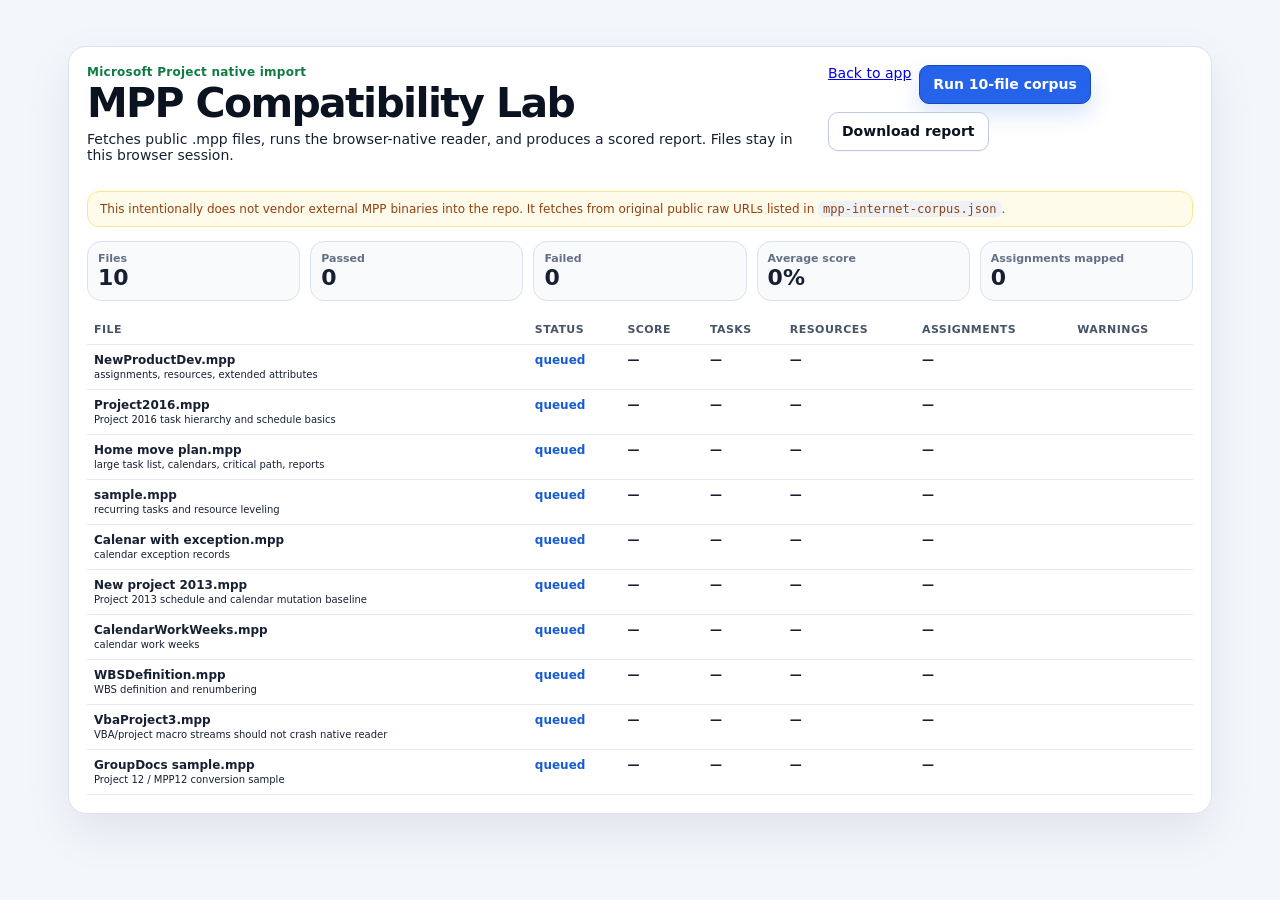
==== commit 95294da6: "Load task skeleton recovery in compatibility lab" ====
--- a/mpp-compatibility-lab.html
+++ b/mpp-compatibility-lab.html
@@ -59,6 +59,7 @@
   <script src="mpp-native-reader.js"></script>
   <script src="mpp-native-reader-import-polish.js"></script>
   <script src="mpp-native-reader-resource-names-polish.js"></script>
+  <script src="mpp-native-task-skeleton-polish.js"></script>
   <script src="mpp-compatibility-lab.js"></script>
 </body>
 </html>
